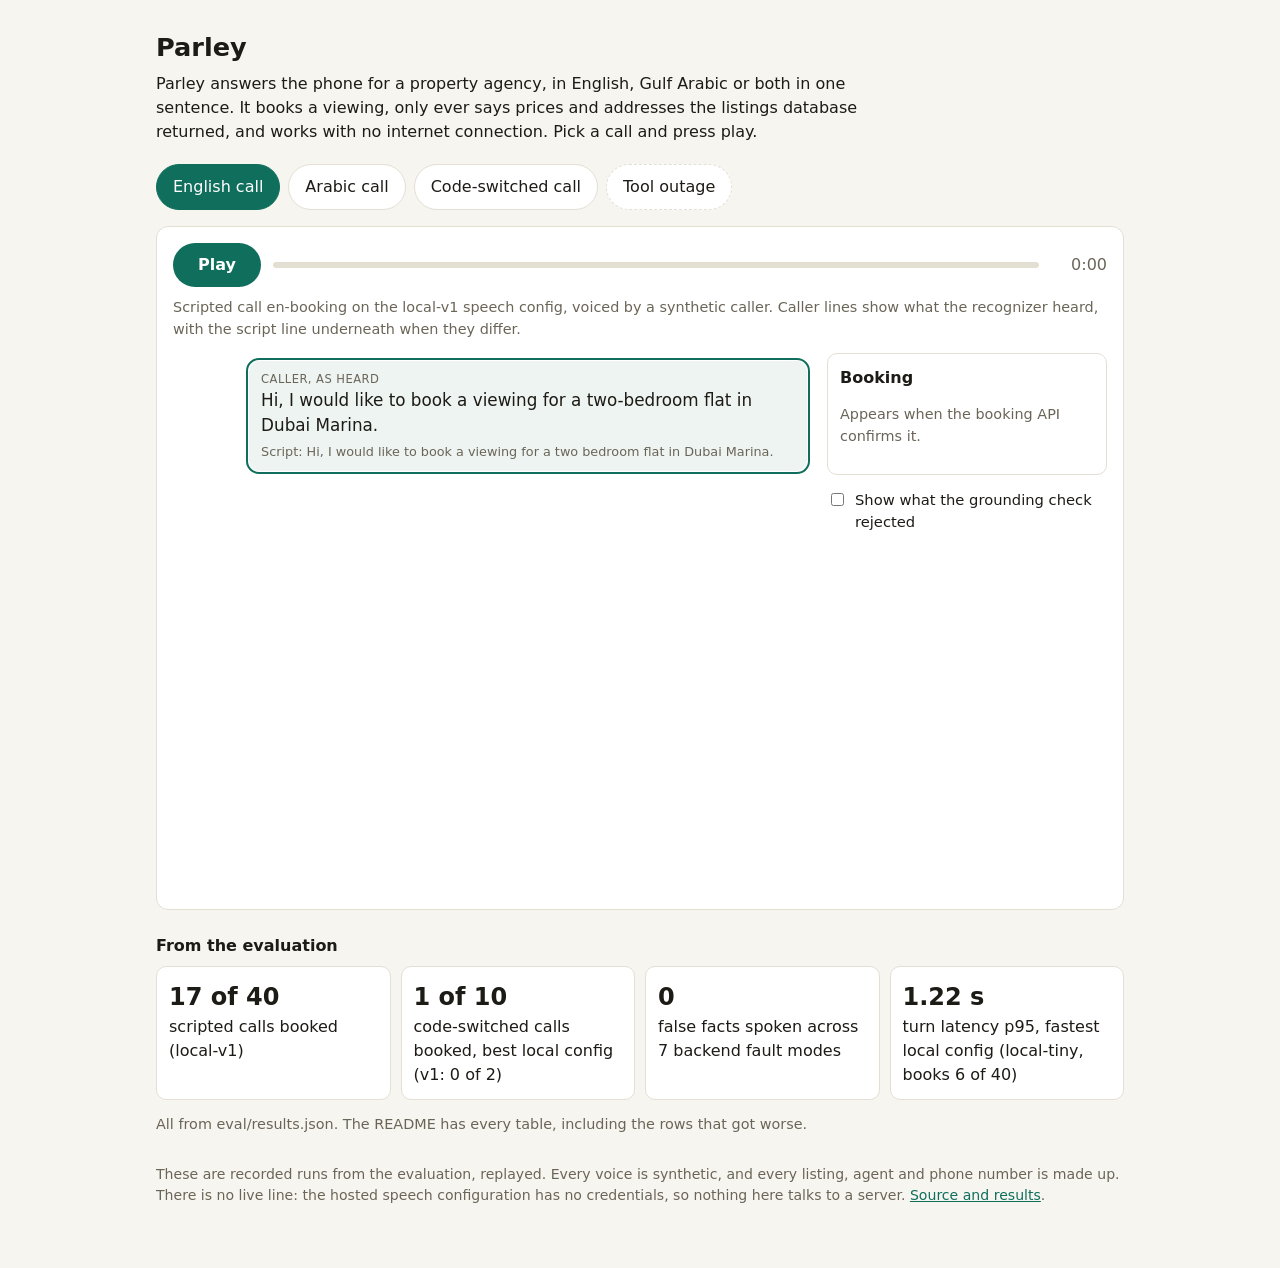
==== site/index.html @ d5c7a207 "feat(site): add a static demo of four calls and the v2 README The demo deploys to GitHub Pages and r" ====
<!doctype html>
<html lang="en">
<head>
<meta charset="utf-8">
<meta name="viewport" content="width=device-width, initial-scale=1">
<title>Parley: a phone agent for property viewings</title>
<meta name="description" content="Recorded calls to Parley, a phone agent that books property viewings in English, Gulf Arabic or both in one sentence.">
<link rel="icon" href="favicon.svg" type="image/svg+xml">
<link rel="stylesheet" href="styles.css">
</head>
<body>
<main>
  <header>
    <h1>Parley</h1>
    <p class="lede">Parley answers the phone for a property agency, in English, Gulf Arabic or both in one sentence.
      It books a viewing, only ever says prices and addresses the listings database returned, and works with no
      internet connection. Pick a call and press play.</p>
  </header>

  <nav class="calls" aria-label="Recorded calls">
    <button type="button" data-call="english">English call</button>
    <button type="button" data-call="arabic">Arabic call</button>
    <button type="button" data-call="switched">Code-switched call</button>
    <button type="button" data-call="outage" class="surprise">Tool outage</button>
  </nav>

  <section class="stage" aria-live="polite">
    <div class="player">
      <button type="button" id="play" class="play" aria-label="Play">Play</button>
      <div class="bar"><div id="progress"></div></div>
      <span id="clock" class="clock"></span>
    </div>
    <p id="note" class="note"></p>
    <div class="columns">
      <div id="log" class="log"></div>
      <aside>
        <div id="card" class="card empty">
          <h2>Booking</h2>
          <p class="muted">Appears when the booking API confirms it.</p>
        </div>
        <label class="switch">
          <input type="checkbox" id="show-rejected">
          <span>Show what the grounding check rejected</span>
        </label>
        <div id="rejected" class="rejected" hidden></div>
      </aside>
    </div>
  </section>

  <section class="numbers" aria-label="Results">
    <h2>From the evaluation</h2>
    <div id="numbers" class="tiles"></div>
    <p class="muted" id="numbers-note"></p>
  </section>

  <footer>
    <p>These are recorded runs from the evaluation, replayed. Every voice is synthetic, and every listing, agent
      and phone number is made up. There is no live line: the hosted speech configuration has no credentials, so
      nothing here talks to a server.
      <a href="https://github.com/samad-zeeshan/Parley">Source and results</a>.</p>
  </footer>
</main>
<script src="app.js"></script>
</body>
</html>
---- site/styles.css ----
/* Same palette as the local push-to-talk page in web/, so the two read as one product. */
:root {
  --bg: #f7f5f0; --panel: #ffffff; --ink: #1d1b16; --muted: #6b6558; --line: #e4dfd3;
  --accent: #0f6e5c; --accent-ink: #ffffff; --caller: #eef4f2; --agent: #f4f1ea; --warn: #9a3b1a;
  --warn-bg: #fbeee8; --ok-bg: #e9f4ef;
}
@media (prefers-color-scheme: dark) {
  :root {
    --bg: #151412; --panel: #1f1d1a; --ink: #eeeae1; --muted: #a39d90; --line: #34312b;
    --accent: #3fb59b; --accent-ink: #0d1411; --caller: #1c2926; --agent: #2a2721; --warn: #f08a62;
    --warn-bg: #2e1f19; --ok-bg: #17271f;
  }
}
* { box-sizing: border-box; }
body { margin: 0; background: var(--bg); color: var(--ink);
       font: 16px/1.5 system-ui, "Segoe UI", "Noto Sans Arabic", Tahoma, sans-serif; }
main { max-width: 1000px; margin: 0 auto; padding: 28px 16px 48px; }
h1 { font-size: 1.6rem; margin: 0 0 6px; }
h2 { font-size: 1rem; margin: 0 0 8px; }
.lede { margin: 0 0 20px; max-width: 70ch; }
.muted { color: var(--muted); font-size: 0.9rem; }

.calls { display: flex; flex-wrap: wrap; gap: 8px; margin-bottom: 16px; }
.calls button { font: inherit; padding: 10px 16px; border-radius: 999px; border: 1px solid var(--line);
                background: var(--panel); color: var(--ink); cursor: pointer; min-height: 44px; }
.calls button[aria-pressed="true"] { background: var(--accent); color: var(--accent-ink); border-color: var(--accent); }
.calls button.surprise { border-style: dashed; }
.calls button.surprise[aria-pressed="true"] { background: var(--warn); border-color: var(--warn); color: #fff; }

.stage { background: var(--panel); border: 1px solid var(--line); border-radius: 12px; padding: 16px; }
.player { display: flex; align-items: center; gap: 12px; }
.play { font: inherit; font-weight: 600; background: var(--accent); color: var(--accent-ink); border: 0;
        border-radius: 999px; padding: 10px 20px; cursor: pointer; min-height: 44px; min-width: 88px; }
.bar { flex: 1; height: 6px; background: var(--line); border-radius: 3px; overflow: hidden; cursor: pointer; }
#progress { height: 100%; width: 0; background: var(--accent); }
.clock { font-variant-numeric: tabular-nums; color: var(--muted); min-width: 3.5em; text-align: right; }
.note { color: var(--muted); font-size: 0.9rem; margin: 10px 0 0; min-height: 1.4em; }

.columns { display: grid; grid-template-columns: 1fr 280px; gap: 16px; margin-top: 12px; }
@media (max-width: 760px) { .columns { grid-template-columns: 1fr; } }
.log { min-height: 360px; max-height: 60vh; overflow-y: auto; padding-right: 4px; }
.msg { border-radius: 10px; padding: 10px 12px; margin: 8px 0; opacity: 0; transform: translateY(4px);
       transition: opacity 0.25s ease, transform 0.25s ease; }
.msg.on { opacity: 1; transform: none; }
.msg.now { outline: 2px solid var(--accent); outline-offset: 1px; }
.caller { background: var(--caller); margin-left: 12%; }
.agent { background: var(--agent); margin-right: 12%; }
.who { font-size: 0.72rem; color: var(--muted); text-transform: uppercase; letter-spacing: 0.04em; }
.text { font-size: 1.05rem; }
.text[dir="rtl"] { text-align: right; }
.latin { color: var(--muted); font-size: 0.88rem; font-style: italic; }
.said { color: var(--muted); font-size: 0.8rem; margin-top: 4px; }
.tag { display: inline-block; font-size: 0.72rem; padding: 1px 6px; border-radius: 4px; margin-left: 6px;
       background: var(--warn-bg); color: var(--warn); }
@media (prefers-reduced-motion: reduce) { .msg { transition: none; transform: none; } }

.card { border: 1px solid var(--line); border-radius: 10px; padding: 12px; }
.card.ok { background: var(--ok-bg); border-color: var(--accent); }
.card.warn { background: var(--warn-bg); border-color: var(--warn); }
.card dl { margin: 0; display: grid; grid-template-columns: auto 1fr; gap: 2px 10px; font-size: 0.92rem; }
.card dt { color: var(--muted); }
.card dd { margin: 0; }
.switch { display: flex; gap: 8px; align-items: flex-start; margin: 14px 0 8px; font-size: 0.92rem; cursor: pointer; }
.switch input { margin-top: 4px; }
.rejected { border: 1px dashed var(--warn); border-radius: 10px; padding: 12px; font-size: 0.92rem; }
.rejected s { color: var(--warn); }

.numbers { margin-top: 24px; }
.tiles { display: grid; grid-template-columns: repeat(auto-fit, minmax(200px, 1fr)); gap: 10px; }
.tile { background: var(--panel); border: 1px solid var(--line); border-radius: 10px; padding: 12px; }
.tile b { display: block; font-size: 1.5rem; font-variant-numeric: tabular-nums; }
footer { margin-top: 28px; color: var(--muted); font-size: 0.88rem; }
footer a { color: var(--accent); }
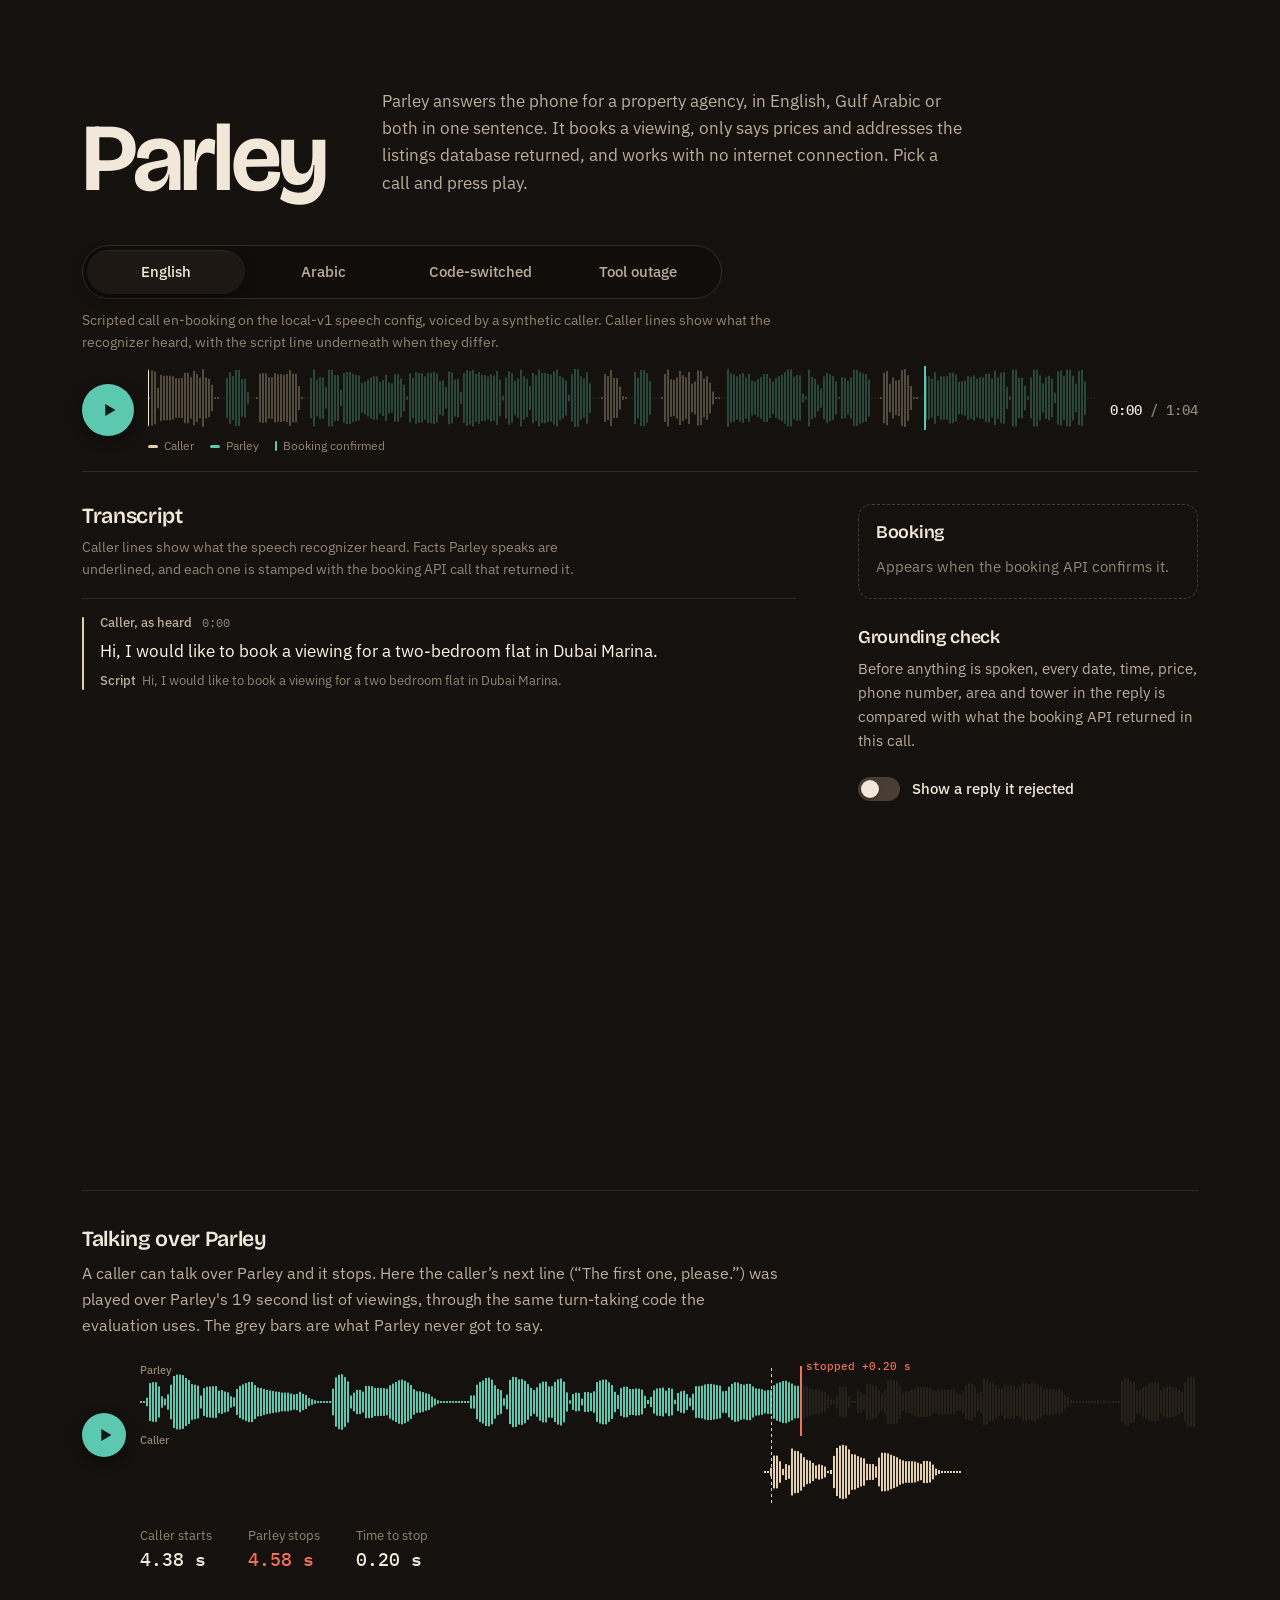
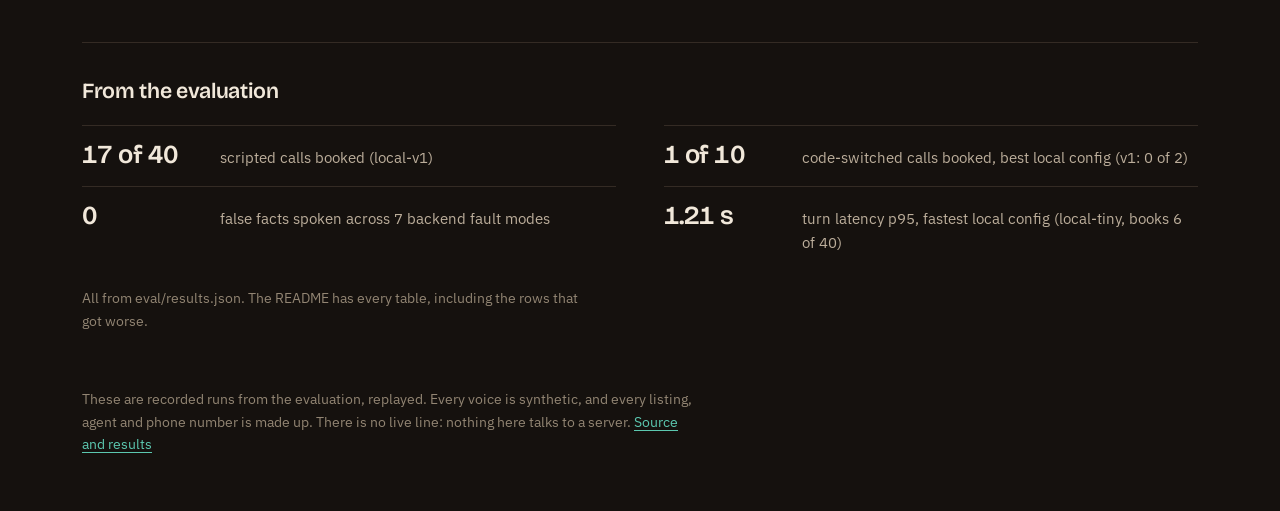
==== commit c1493fab: "feat(site): redesign the demo and show the API call behind each fact" ====
--- a/site/index.html
+++ b/site/index.html
@@ -4,62 +4,117 @@
 <meta charset="utf-8">
 <meta name="viewport" content="width=device-width, initial-scale=1">
 <title>Parley: a phone agent for property viewings</title>
-<meta name="description" content="Recorded calls to Parley, a phone agent that books property viewings in English, Gulf Arabic or both in one sentence.">
+<meta name="description" content="Recorded calls to Parley, a phone agent that books property viewings in English, Gulf Arabic or both in one sentence. Every fact it speaks is traced to the booking API call it came from.">
+<meta name="theme-color" content="#15110e">
+<meta property="og:title" content="Parley: a phone agent for property viewings">
+<meta property="og:description" content="Recorded calls in English, Gulf Arabic and both at once, with every spoken fact traced to its API call.">
+<meta property="og:type" content="website">
 <link rel="icon" href="favicon.svg" type="image/svg+xml">
+<link rel="preconnect" href="https://fonts.googleapis.com">
+<link rel="preconnect" href="https://fonts.gstatic.com" crossorigin>
+<link rel="stylesheet" href="https://fonts.googleapis.com/css2?family=Bricolage+Grotesque:opsz,wght@12..96,500..700&family=IBM+Plex+Mono:wght@400;500&family=IBM+Plex+Sans+Arabic:wght@400;500&family=IBM+Plex+Sans:ital,wght@0,400;0,500;0,600;1,400&display=swap">
 <link rel="stylesheet" href="styles.css">
 </head>
 <body>
+<a class="skip" href="#line">Skip to the calls</a>
+
+<header class="masthead">
+  <h1 translate="no">Parley</h1>
+  <p class="lede">Parley answers the phone for a property agency, in English, Gulf Arabic or both in one sentence.
+    It books a viewing, only says prices and addresses the listings database returned, and works with no internet
+    connection. Pick a call and press play.</p>
+</header>
+
 <main>
-  <header>
-    <h1>Parley</h1>
-    <p class="lede">Parley answers the phone for a property agency, in English, Gulf Arabic or both in one sentence.
-      It books a viewing, only ever says prices and addresses the listings database returned, and works with no
-      internet connection. Pick a call and press play.</p>
-  </header>
-
-  <nav class="calls" aria-label="Recorded calls">
-    <button type="button" data-call="english">English call</button>
-    <button type="button" data-call="arabic">Arabic call</button>
-    <button type="button" data-call="switched">Code-switched call</button>
-    <button type="button" data-call="outage" class="surprise">Tool outage</button>
-  </nav>
-
-  <section class="stage" aria-live="polite">
-    <div class="player">
-      <button type="button" id="play" class="play" aria-label="Play">Play</button>
-      <div class="bar"><div id="progress"></div></div>
-      <span id="clock" class="clock"></span>
+  <section id="line" class="line" aria-label="Recorded calls">
+    <div class="dial" role="group" aria-label="Pick a call">
+      <span class="dial-thumb" aria-hidden="true"></span>
+      <button type="button" data-call="english" aria-pressed="false">English</button>
+      <button type="button" data-call="arabic" aria-pressed="false">Arabic</button>
+      <button type="button" data-call="switched" aria-pressed="false">Code-switched</button>
+      <button type="button" data-call="outage" aria-pressed="false" class="fault">Tool outage</button>
     </div>
     <p id="note" class="note"></p>
-    <div class="columns">
-      <div id="log" class="log"></div>
-      <aside>
-        <div id="card" class="card empty">
-          <h2>Booking</h2>
-          <p class="muted">Appears when the booking API confirms it.</p>
+
+    <div class="deck">
+      <button type="button" id="play" class="play" aria-label="Play" disabled>
+        <svg class="i-play" viewBox="0 0 24 24" aria-hidden="true"><path d="M8 5.5v13l11-6.5z"/></svg>
+        <svg class="i-pause" viewBox="0 0 24 24" aria-hidden="true"><path d="M7 5h3.5v14H7zM13.5 5H17v14h-3.5z"/></svg>
+        <span class="spinner" aria-hidden="true"></span>
+      </button>
+      <div class="wave-wrap">
+        <canvas id="wave" class="wave" role="slider" tabindex="0" aria-label="Position in the call"
+                aria-valuemin="0" aria-valuemax="0" aria-valuenow="0"></canvas>
+        <div class="legend" aria-hidden="true">
+          <span class="key caller">Caller</span>
+          <span class="key agent">Parley</span>
+          <span class="key event" id="event-key">Booking confirmed</span>
         </div>
-        <label class="switch">
-          <input type="checkbox" id="show-rejected">
-          <span>Show what the grounding check rejected</span>
-        </label>
-        <div id="rejected" class="rejected" hidden></div>
-      </aside>
+      </div>
+      <p class="clock" aria-live="off"><span id="clock">-:--</span><span class="of"> / <span id="total">-:--</span></span></p>
     </div>
   </section>
 
-  <section class="numbers" aria-label="Results">
-    <h2>From the evaluation</h2>
-    <div id="numbers" class="tiles"></div>
-    <p class="muted" id="numbers-note"></p>
+  <div class="split">
+    <section class="transcript" aria-labelledby="transcript-h">
+      <h2 id="transcript-h">Transcript</h2>
+      <p class="hint">Caller lines show what the speech recognizer heard. Facts Parley speaks are underlined, and
+        each one is stamped with the booking API call that returned it.</p>
+      <ol id="log" class="log" aria-live="polite"></ol>
+      <p id="log-empty" class="log-empty">Press play. Each line appears as it is spoken.</p>
+    </section>
+
+    <aside class="side">
+      <section id="card" class="ticket" data-state="pending" aria-live="polite" aria-labelledby="card-h">
+        <h2 id="card-h">Booking</h2>
+        <div id="card-body"></div>
+      </section>
+
+      <section class="check" aria-labelledby="check-h">
+        <h2 id="check-h">Grounding check</h2>
+        <p>Before anything is spoken, every date, time, price, phone number, area and tower in the reply is
+          compared with what the booking API returned in this call.</p>
+        <button type="button" id="show-rejected" class="switch" role="switch" aria-checked="false"
+                aria-controls="rejected">
+          <span class="track" aria-hidden="true"><span class="knob"></span></span>
+          <span>Show a reply it rejected</span>
+        </button>
+        <div id="rejected" class="rejected" hidden></div>
+      </section>
+    </aside>
+  </div>
+
+  <section class="barge" aria-labelledby="barge-h">
+    <div class="barge-head">
+      <h2 id="barge-h">Talking over Parley</h2>
+      <p id="barge-text" class="barge-text"></p>
+    </div>
+    <div class="barge-deck">
+      <button type="button" id="barge-play" class="play small" aria-label="Play the interruption" disabled>
+        <svg class="i-play" viewBox="0 0 24 24" aria-hidden="true"><path d="M8 5.5v13l11-6.5z"/></svg>
+        <svg class="i-pause" viewBox="0 0 24 24" aria-hidden="true"><path d="M7 5h3.5v14H7zM13.5 5H17v14h-3.5z"/></svg>
+        <span class="spinner" aria-hidden="true"></span>
+      </button>
+      <canvas id="barge-wave" class="barge-wave" role="img" aria-label="Parley's waveform stops shortly after the caller starts talking"></canvas>
+    </div>
+    <dl id="barge-stats" class="barge-stats"></dl>
   </section>
 
-  <footer>
-    <p>These are recorded runs from the evaluation, replayed. Every voice is synthetic, and every listing, agent
-      and phone number is made up. There is no live line: the hosted speech configuration has no credentials, so
-      nothing here talks to a server.
-      <a href="https://github.com/samad-zeeshan/Parley">Source and results</a>.</p>
-  </footer>
+  <section class="numbers" aria-labelledby="numbers-h">
+    <h2 id="numbers-h">From the evaluation</h2>
+    <dl id="numbers" class="ledger"></dl>
+    <p class="hint" id="numbers-note"></p>
+  </section>
+
+  <p id="load-error" class="load-error" role="alert" hidden>The recorded calls did not load. Reload the page to try
+    again.</p>
 </main>
+
+<footer class="foot">
+  <p>These are recorded runs from the evaluation, replayed. Every voice is synthetic, and every listing, agent and
+    phone number is made up. There is no live line: nothing here talks to a server.
+    <a href="https://github.com/samad-zeeshan/Parley">Source and results</a></p>
+</footer>
 <script src="app.js"></script>
 </body>
 </html>
--- a/site/styles.css
+++ b/site/styles.css
@@ -1,73 +1,281 @@
-/* Same palette as the local push-to-talk page in web/, so the two read as one product. */
+/* The phone line: a warm dark room, the caller in cream, Parley in one teal, faults in one red. */
 :root {
-  --bg: #f7f5f0; --panel: #ffffff; --ink: #1d1b16; --muted: #6b6558; --line: #e4dfd3;
-  --accent: #0f6e5c; --accent-ink: #ffffff; --caller: #eef4f2; --agent: #f4f1ea; --warn: #9a3b1a;
-  --warn-bg: #fbeee8; --ok-bg: #e9f4ef;
-}
-@media (prefers-color-scheme: dark) {
-  :root {
-    --bg: #151412; --panel: #1f1d1a; --ink: #eeeae1; --muted: #a39d90; --line: #34312b;
-    --accent: #3fb59b; --accent-ink: #0d1411; --caller: #1c2926; --agent: #2a2721; --warn: #f08a62;
-    --warn-bg: #2e1f19; --ok-bg: #17271f;
-  }
-}
+  color-scheme: dark;
+  --bg: #15110e;
+  --raised: #1d1814;
+  --sunk: #100d0b;
+  --ink: #f1e8da;
+  --ink-2: #bcae9b;
+  --ink-3: #928573;
+  --line: #342b24;
+  --line-2: #4a3e34;
+  --caller: #e2cfae;
+  --accent: #5cc8b0;
+  --accent-ink: #0c1a16;
+  --accent-soft: rgba(92, 200, 176, 0.14);
+  --signal: #f07158;
+  --signal-soft: rgba(240, 113, 88, 0.13);
+
+  --display: "Bricolage Grotesque", "IBM Plex Sans", sans-serif;
+  --text: "IBM Plex Sans", "IBM Plex Sans Arabic", sans-serif;
+  --arabic: "IBM Plex Sans Arabic", "IBM Plex Sans", sans-serif;
+  --mono: "IBM Plex Mono", ui-monospace, monospace;
+
+  --ease-out: cubic-bezier(0.23, 1, 0.32, 1);
+  --ease-move: cubic-bezier(0.77, 0, 0.175, 1);
+  --gutter: 16px;
+  --radius: 14px;
+  --radius-sm: 8px;
+}
+@media (min-width: 760px) { :root { --gutter: 32px; } }
+/* The player stays in reach while the transcript scrolls, but only where it leaves room to read. */
+@media (min-width: 760px) and (min-height: 640px) {
+  .line { position: sticky; top: 0; }
+}
+
 * { box-sizing: border-box; }
-body { margin: 0; background: var(--bg); color: var(--ink);
-       font: 16px/1.5 system-ui, "Segoe UI", "Noto Sans Arabic", Tahoma, sans-serif; }
-main { max-width: 1000px; margin: 0 auto; padding: 28px 16px 48px; }
-h1 { font-size: 1.6rem; margin: 0 0 6px; }
-h2 { font-size: 1rem; margin: 0 0 8px; }
-.lede { margin: 0 0 20px; max-width: 70ch; }
-.muted { color: var(--muted); font-size: 0.9rem; }
-
-.calls { display: flex; flex-wrap: wrap; gap: 8px; margin-bottom: 16px; }
-.calls button { font: inherit; padding: 10px 16px; border-radius: 999px; border: 1px solid var(--line);
-                background: var(--panel); color: var(--ink); cursor: pointer; min-height: 44px; }
-.calls button[aria-pressed="true"] { background: var(--accent); color: var(--accent-ink); border-color: var(--accent); }
-.calls button.surprise { border-style: dashed; }
-.calls button.surprise[aria-pressed="true"] { background: var(--warn); border-color: var(--warn); color: #fff; }
-
-.stage { background: var(--panel); border: 1px solid var(--line); border-radius: 12px; padding: 16px; }
-.player { display: flex; align-items: center; gap: 12px; }
-.play { font: inherit; font-weight: 600; background: var(--accent); color: var(--accent-ink); border: 0;
-        border-radius: 999px; padding: 10px 20px; cursor: pointer; min-height: 44px; min-width: 88px; }
-.bar { flex: 1; height: 6px; background: var(--line); border-radius: 3px; overflow: hidden; cursor: pointer; }
-#progress { height: 100%; width: 0; background: var(--accent); }
-.clock { font-variant-numeric: tabular-nums; color: var(--muted); min-width: 3.5em; text-align: right; }
-.note { color: var(--muted); font-size: 0.9rem; margin: 10px 0 0; min-height: 1.4em; }
-
-.columns { display: grid; grid-template-columns: 1fr 280px; gap: 16px; margin-top: 12px; }
-@media (max-width: 760px) { .columns { grid-template-columns: 1fr; } }
-.log { min-height: 360px; max-height: 60vh; overflow-y: auto; padding-right: 4px; }
-.msg { border-radius: 10px; padding: 10px 12px; margin: 8px 0; opacity: 0; transform: translateY(4px);
-       transition: opacity 0.25s ease, transform 0.25s ease; }
-.msg.on { opacity: 1; transform: none; }
-.msg.now { outline: 2px solid var(--accent); outline-offset: 1px; }
-.caller { background: var(--caller); margin-left: 12%; }
-.agent { background: var(--agent); margin-right: 12%; }
-.who { font-size: 0.72rem; color: var(--muted); text-transform: uppercase; letter-spacing: 0.04em; }
-.text { font-size: 1.05rem; }
-.text[dir="rtl"] { text-align: right; }
-.latin { color: var(--muted); font-size: 0.88rem; font-style: italic; }
-.said { color: var(--muted); font-size: 0.8rem; margin-top: 4px; }
-.tag { display: inline-block; font-size: 0.72rem; padding: 1px 6px; border-radius: 4px; margin-left: 6px;
-       background: var(--warn-bg); color: var(--warn); }
-@media (prefers-reduced-motion: reduce) { .msg { transition: none; transform: none; } }
-
-.card { border: 1px solid var(--line); border-radius: 10px; padding: 12px; }
-.card.ok { background: var(--ok-bg); border-color: var(--accent); }
-.card.warn { background: var(--warn-bg); border-color: var(--warn); }
-.card dl { margin: 0; display: grid; grid-template-columns: auto 1fr; gap: 2px 10px; font-size: 0.92rem; }
-.card dt { color: var(--muted); }
-.card dd { margin: 0; }
-.switch { display: flex; gap: 8px; align-items: flex-start; margin: 14px 0 8px; font-size: 0.92rem; cursor: pointer; }
-.switch input { margin-top: 4px; }
-.rejected { border: 1px dashed var(--warn); border-radius: 10px; padding: 12px; font-size: 0.92rem; }
-.rejected s { color: var(--warn); }
-
-.numbers { margin-top: 24px; }
-.tiles { display: grid; grid-template-columns: repeat(auto-fit, minmax(200px, 1fr)); gap: 10px; }
-.tile { background: var(--panel); border: 1px solid var(--line); border-radius: 10px; padding: 12px; }
-.tile b { display: block; font-size: 1.5rem; font-variant-numeric: tabular-nums; }
-footer { margin-top: 28px; color: var(--muted); font-size: 0.88rem; }
-footer a { color: var(--accent); }
+[hidden] { display: none !important; }
+html { -webkit-text-size-adjust: 100%; -webkit-tap-highlight-color: transparent; }
+button { touch-action: manipulation; }
+body {
+  margin: 0;
+  background: var(--bg);
+  color: var(--ink);
+  font: 400 1rem/1.6 var(--text);
+  text-rendering: optimizeLegibility;
+  -webkit-font-smoothing: antialiased;
+}
+::selection { background: var(--accent); color: var(--accent-ink); }
+a { color: var(--accent); text-underline-offset: 0.2em; text-decoration-thickness: 1px; }
+a:hover { text-decoration-thickness: 2px; }
+:focus-visible { outline: 2px solid var(--accent); outline-offset: 3px; border-radius: 4px; }
+h1, h2 { font-family: var(--display); font-weight: 600; margin: 0; text-wrap: balance; }
+h2 { font-size: 1.35rem; letter-spacing: -0.015em; line-height: 1.2; font-variation-settings: "opsz" 32; }
+p { margin: 0; text-wrap: pretty; }
+.hint { color: var(--ink-3); font-size: 0.875rem; max-width: 62ch; }
+
+.skip { position: absolute; left: var(--gutter); top: -60px; z-index: 3; background: var(--accent); color: var(--accent-ink);
+        padding: 10px 14px; border-radius: var(--radius-sm); font-weight: 600; text-decoration: none; }
+.skip:focus { top: 12px; }
+
+.masthead, main, .foot { max-width: 1180px; margin: 0 auto; padding-inline: var(--gutter); }
+.masthead { padding-top: clamp(40px, 8vw, 88px); padding-bottom: 28px;
+            display: grid; gap: 18px; align-items: end; }
+@media (min-width: 900px) { .masthead { grid-template-columns: auto 1fr; gap: 56px; } }
+h1 { font-size: clamp(3.5rem, 11vw, 6rem); line-height: 0.9; letter-spacing: -0.035em;
+     font-variation-settings: "opsz" 96; font-weight: 650; }
+.lede { max-width: 58ch; color: var(--ink-2); font-size: 1.0625rem; padding-bottom: 6px; }
+
+/* ---- the call selector ---- */
+.line { position: relative; z-index: 2; background: var(--bg); padding: 14px 0 16px;
+        border-bottom: 1px solid var(--line); }
+.dial { position: relative; display: grid; grid-template-columns: repeat(4, minmax(0, 1fr)); gap: 0;
+        background: var(--sunk); border: 1px solid var(--line); border-radius: 999px; padding: 4px; max-width: 640px; }
+.dial-thumb { position: absolute; top: 0; left: 0; width: 0; height: 0; border-radius: 999px;
+              background: var(--raised); box-shadow: 0 1px 0 rgba(255, 240, 220, 0.06) inset, 0 4px 14px rgba(0, 0, 0, 0.35);
+              pointer-events: none; opacity: 0; transition: background-color 200ms ease, opacity 200ms ease; }
+.dial[data-fault] .dial-thumb { background: #3a1f19; }
+.dial button { position: relative; font: 500 0.9375rem/1.2 var(--text); color: var(--ink-2); background: none; border: 0;
+               border-radius: 999px; min-height: 44px; padding: 8px 10px; cursor: pointer; white-space: nowrap;
+               transition: color 200ms ease, transform 140ms var(--ease-out); }
+.dial button:hover { color: var(--ink); }
+.dial button:active { transform: scale(0.97); }
+.dial button[aria-pressed="true"] { color: var(--ink); }
+.dial button.fault[aria-pressed="true"] { color: #ffd9cf; }
+.dial button:disabled { color: var(--ink-3); cursor: default; }
+@media (max-width: 520px) { .dial { grid-template-columns: repeat(2, minmax(0, 1fr)); border-radius: 26px; } }
+
+.note { color: var(--ink-3); font-size: 0.875rem; margin-top: 10px; min-height: 1.6em; max-width: 90ch; }
+
+.deck { display: grid; grid-template-columns: auto 1fr auto; align-items: center; gap: 14px; margin-top: 12px; }
+@media (max-width: 560px) {
+  .deck { grid-template-columns: auto 1fr; row-gap: 4px; }
+  .deck .clock { grid-column: 2; grid-row: 1; justify-self: end; align-self: start; }
+  .deck .wave-wrap { grid-column: 1 / -1; }
+}
+.play { position: relative; display: grid; place-items: center; width: 52px; height: 52px; border-radius: 50%;
+        border: 0; background: var(--accent); color: var(--accent-ink); cursor: pointer;
+        box-shadow: 0 4px 12px rgba(5, 3, 2, 0.5);
+        transition: transform 140ms var(--ease-out), background-color 200ms ease, box-shadow 200ms ease; }
+.play.small { width: 44px; height: 44px; }
+.play svg { width: 22px; height: 22px; fill: currentColor; grid-area: 1 / 1; transition: opacity 160ms ease, transform 200ms var(--ease-out); }
+.play .i-play { transform: translateX(1px); }
+.play .i-pause, .play[data-state="playing"] .i-play { opacity: 0; transform: scale(0.7); }
+.play[data-state="playing"] .i-pause { opacity: 1; transform: none; }
+.play:hover { background: #74d6c0; }
+.play:active { transform: scale(0.95); }
+.play:disabled { background: var(--line-2); color: var(--ink-3); box-shadow: none; cursor: default; }
+.play:disabled svg { opacity: 0.5; }
+.spinner { grid-area: 1 / 1; width: 22px; height: 22px; border-radius: 50%; border: 2px solid currentColor;
+           border-right-color: transparent; opacity: 0; }
+.play[data-state="loading"] svg { opacity: 0; }
+.play[data-state="loading"] .spinner { opacity: 1; animation: spin 700ms linear infinite; }
+@keyframes spin { to { transform: rotate(360deg); } }
+
+.wave-wrap { min-width: 0; }
+.wave { display: block; width: 100%; height: 64px; cursor: ew-resize; touch-action: none; border-radius: 6px; }
+.wave:focus-visible { outline-offset: 4px; }
+.legend { display: flex; flex-wrap: wrap; gap: 4px 16px; margin-top: 6px; font-size: 0.75rem; color: var(--ink-3); }
+.key::before { content: ""; display: inline-block; width: 10px; height: 3px; border-radius: 2px; margin-right: 6px;
+               vertical-align: middle; background: currentColor; }
+.key.caller::before { background: var(--caller); }
+.key.agent::before { background: var(--accent); }
+.key.event::before { width: 2px; height: 10px; background: var(--accent); }
+.key.event.fault::before { background: var(--signal); }
+.clock { font: 500 0.875rem/1 var(--mono); font-variant-numeric: tabular-nums; color: var(--ink); white-space: nowrap; }
+.clock .of { color: var(--ink-3); }
+
+/* ---- transcript and side column ---- */
+.split { display: grid; gap: 40px; padding-top: 32px; }
+@media (min-width: 980px) { .split { grid-template-columns: minmax(0, 1fr) 340px; gap: 56px; } }
+.transcript h2 { margin-bottom: 6px; }
+.transcript .hint { margin-bottom: 18px; }
+.log { position: relative; list-style: none; margin: 0; padding: 0 6px 0 0; max-height: min(72vh, 760px); overflow-y: auto;
+       overscroll-behavior: contain; scrollbar-width: thin; scrollbar-color: var(--line-2) transparent; }
+/* Under the sticky player the transcript box ends at the bottom of the screen, so the spoken line stays in view. */
+@media (min-width: 760px) and (min-height: 640px) { .log { max-height: max(320px, calc(100dvh - 380px)); } }
+.log-empty { color: var(--ink-3); font-size: 0.9375rem; padding: 22px 0; border-top: 1px dashed var(--line-2); }
+
+.turn { position: relative; padding: 14px 0 16px 18px; border-top: 1px solid var(--line);
+        opacity: 0; transform: translateY(6px); visibility: hidden;
+        transition: opacity 280ms var(--ease-out), transform 280ms var(--ease-out), visibility 0s linear 280ms; }
+.turn.on { opacity: 1; transform: none; visibility: visible; transition-delay: 0s; }
+.turn::before { content: ""; position: absolute; left: 0; top: 18px; bottom: 18px; width: 2px; border-radius: 2px;
+                background: var(--caller); opacity: 0.35; transition: opacity 200ms ease; }
+.turn.agent::before { background: var(--accent); }
+.turn.now::before { opacity: 1; }
+.turn.fault::before { background: var(--signal); }
+.meta { display: flex; align-items: baseline; gap: 10px; font-size: 0.8125rem; color: var(--ink-3); margin-bottom: 4px; }
+.who { color: var(--ink-2); font-weight: 500; }
+.turn.agent .who { color: var(--accent); }
+.at { font-family: var(--mono); font-variant-numeric: tabular-nums; font-size: 0.75rem; }
+.tag { font-family: var(--mono); font-size: 0.6875rem; padding: 1px 7px; border-radius: 4px;
+       background: var(--signal-soft); color: var(--signal); }
+
+.scripts { display: grid; gap: 4px 24px; }
+.scripts.two { grid-template-columns: minmax(0, 1fr); }
+@media (min-width: 720px) {
+  /* Arabic sits on the right where the eye starts reading it, the romanised line mirrors it on the left. */
+  .scripts.two { grid-template-columns: minmax(0, 1fr) minmax(0, 1fr); }
+  .scripts.two .spoken { grid-column: 2; grid-row: 1; }
+  .scripts.two .translit { grid-column: 1; grid-row: 1; align-self: center; }
+}
+.spoken { font-size: 1.0625rem; line-height: 1.6; unicode-bidi: plaintext; }
+.spoken[dir="rtl"] { text-align: right; }
+.turn.now .spoken { color: #fff7ea; }
+.translit { font-style: italic; color: var(--ink-3); font-size: 0.875rem; line-height: 1.55; }
+
+/* Plex Sans Arabic draws smaller than Plex Sans at the same size, so Arabic runs get a larger optical size and more leading. */
+[lang="ar"], .ar { font-family: var(--arabic); font-size: 1.12em; line-height: 1.9; letter-spacing: 0; font-feature-settings: "kern"; }
+.spoken [lang="ar"], bdi.ar { font-size: 1.1em; line-height: 1; }
+.spoken[lang="ar"] { font-size: 1.1875rem; line-height: 1.95; }
+
+.script-line { font-size: 0.8125rem; color: var(--ink-3); margin-top: 6px; unicode-bidi: plaintext; }
+.script-line b { font-weight: 500; color: var(--ink-2); margin-inline-end: 6px; }
+
+.fact { background-image: linear-gradient(var(--accent), var(--accent)); background-repeat: no-repeat;
+        background-position: 0 100%; background-size: 0% 1.5px; padding-bottom: 1px; border-radius: 2px;
+        transition: background-size 420ms var(--ease-out), background-color 160ms ease; }
+.turn.on .fact { background-size: 100% 1.5px; }
+.fact.hot { background-color: var(--accent-soft); }
+.fact.from-caller { background-image: linear-gradient(var(--caller), var(--caller)); }
+
+.sources { list-style: none; margin: 10px 0 0; padding: 0; display: grid; gap: 6px; }
+.src { display: flex; flex-wrap: wrap; align-items: baseline; gap: 4px 10px; font-size: 0.8125rem; color: var(--ink-2);
+       padding: 6px 10px; border-radius: var(--radius-sm); background: var(--sunk); border: 1px solid var(--line);
+       opacity: 0; transform: translateY(4px) scale(1.02);
+       transition: opacity 240ms var(--ease-out), transform 320ms var(--ease-out), border-color 160ms ease; }
+.turn.on .src { opacity: 1; transform: none; transition-delay: calc(120ms + var(--i, 0) * 60ms); }
+.src.hot { border-color: var(--accent); }
+.src code { font: 500 0.75rem/1.4 var(--mono); color: var(--accent); }
+.src .ref { font: 400 0.75rem/1.4 var(--mono); color: var(--ink-3); }
+.src .vals { color: var(--ink); unicode-bidi: plaintext; }
+.src.caller code { color: var(--caller); }
+.checked { font: 400 0.75rem/1.4 var(--mono); color: var(--ink-3); margin-top: 6px; }
+
+.side { display: grid; gap: 28px; align-content: start; }
+@media (min-width: 980px) { .side { position: sticky; top: 196px; } }
+
+.ticket { border-radius: var(--radius); padding: 18px 18px 20px; background: var(--raised);
+          box-shadow: 0 1px 0 rgba(255, 240, 220, 0.05) inset, 0 12px 32px rgba(5, 3, 2, 0.45); }
+.ticket h2 { font-size: 1.125rem; margin-bottom: 12px; }
+.ticket[data-state="pending"] { background: transparent; box-shadow: none; outline: 1px dashed var(--line-2); outline-offset: -1px; }
+.ticket[data-state="booked"] h2 { color: var(--accent); }
+.ticket[data-state="fault"] { background: #221512; }
+.ticket[data-state="fault"] h2 { color: var(--signal); }
+#card-body.enter { animation: print 460ms var(--ease-out); }
+@keyframes print { from { clip-path: inset(0 0 100% 0); opacity: 0.4; } to { clip-path: inset(0 0 0 0); opacity: 1; } }
+.ticket dl { margin: 0; display: grid; grid-template-columns: auto minmax(0, 1fr); gap: 8px 16px; font-size: 0.9375rem; }
+.ticket dt { color: var(--ink-3); }
+.ticket dd { margin: 0; }
+.ticket dd[dir="rtl"] { text-align: right; }
+.ticket .muted { color: var(--ink-3); font-size: 0.9375rem; }
+.ticket .src-line { margin-top: 14px; font: 400 0.75rem/1.5 var(--mono); color: var(--ink-3); overflow-wrap: anywhere; }
+.ticket .src-line code { color: var(--accent); font: inherit; }
+.audit { list-style: none; margin: 12px 0 0; padding: 0; display: grid; gap: 2px; font: 400 0.75rem/1.5 var(--mono); }
+.audit li { display: grid; grid-template-columns: 2.2em minmax(0, 1fr); gap: 8px; padding: 5px 0; border-top: 1px solid rgba(240, 113, 88, 0.16); }
+.audit .seq { color: var(--ink-3); font-variant-numeric: tabular-nums; }
+.audit .act { color: var(--ink); overflow-wrap: anywhere; }
+.audit .bad { color: var(--signal); }
+.audit .ok { color: var(--accent); }
+.ticket .recovery { margin-top: 12px; font-size: 0.9375rem; color: var(--ink-2); }
+
+.check h2 { font-size: 1.125rem; margin-bottom: 8px; }
+.check > p { color: var(--ink-2); font-size: 0.9375rem; }
+.switch { display: inline-flex; align-items: center; gap: 12px; margin-top: 14px; min-height: 44px; padding: 0;
+          font: 500 0.9375rem/1.3 var(--text); color: var(--ink); background: none; border: 0; cursor: pointer; text-align: left; }
+.switch .track { position: relative; flex: none; width: 42px; height: 24px; border-radius: 999px; background: var(--line-2);
+                 transition: background-color 200ms ease; }
+.switch .knob { position: absolute; top: 3px; left: 3px; width: 18px; height: 18px; border-radius: 50%; background: var(--ink);
+                box-shadow: 0 1px 3px rgba(0, 0, 0, 0.4); transition: transform 260ms var(--ease-out); }
+.switch[aria-checked="true"] .track { background: var(--signal); }
+.switch[aria-checked="true"] .knob { transform: translateX(18px); }
+.switch:active .knob { transform: scaleX(1.12); }
+.switch[aria-checked="true"]:active .knob { transform: translateX(16px) scaleX(1.12); }
+
+.rejected { margin-top: 12px; display: grid; gap: 12px; font-size: 0.9375rem; animation: print 420ms var(--ease-out); }
+.rejected .label { display: block; font-size: 0.8125rem; color: var(--ink-3); margin-bottom: 2px; }
+.rejected .model { color: var(--ink-2); text-decoration: line-through; text-decoration-color: var(--signal);
+                   text-decoration-thickness: 1.5px; }
+.rejected .why { font: 400 0.8125rem/1.55 var(--mono); padding: 10px 12px; border-radius: var(--radius-sm);
+                 background: var(--signal-soft); color: #ffd9cf; }
+.rejected .why code { font: inherit; color: var(--signal); }
+.rejected .foot-note { color: var(--ink-3); font-size: 0.8125rem; }
+
+/* ---- barge-in ---- */
+.barge { margin-top: 72px; padding-top: 36px; border-top: 1px solid var(--line); }
+.barge-head { display: grid; gap: 8px; max-width: 70ch; }
+.barge-text { color: var(--ink-2); }
+.barge-deck { display: grid; grid-template-columns: auto minmax(0, 1fr); gap: 14px; align-items: center; margin-top: 22px; }
+.barge-wave { display: block; width: 100%; height: 150px; }
+.barge-stats { display: flex; flex-wrap: wrap; gap: 10px 36px; margin: 16px 0 0; padding-left: 58px; }
+@media (max-width: 560px) { .barge-stats { padding-left: 0; } }
+.barge-stats div { display: grid; gap: 2px; }
+.barge-stats dt { font-size: 0.8125rem; color: var(--ink-3); }
+.barge-stats dd { margin: 0; font: 500 1.125rem/1.2 var(--mono); font-variant-numeric: tabular-nums; }
+.barge-stats .stop dd { color: var(--signal); }
+
+/* ---- results ---- */
+.numbers { margin-top: 72px; padding-top: 36px; border-top: 1px solid var(--line); }
+.ledger { display: grid; margin: 20px 0 16px; }
+@media (min-width: 760px) { .ledger { grid-template-columns: repeat(2, minmax(0, 1fr)); column-gap: 48px; } }
+.ledger div { display: grid; grid-template-columns: 7.5rem minmax(0, 1fr); gap: 18px; align-items: baseline;
+              padding: 16px 0; border-top: 1px solid var(--line); }
+.ledger dt { order: 2; color: var(--ink-2); font-size: 0.9375rem; }
+.ledger dd { order: 1; margin: 0; font: 600 1.625rem/1 var(--display); letter-spacing: -0.02em;
+             font-variant-numeric: tabular-nums; font-variation-settings: "opsz" 48; white-space: nowrap; }
+
+.load-error { margin-top: 24px; padding: 12px 14px; border-radius: var(--radius-sm); background: var(--signal-soft); color: #ffd9cf; }
+.foot { padding-top: 56px; padding-bottom: 56px; color: var(--ink-3); font-size: 0.875rem; }
+.foot p { max-width: 80ch; }
+
+@media (hover: none) { .play:hover { background: var(--accent); } }
+@media (prefers-reduced-motion: reduce) {
+  .turn, .turn.on { transform: none; transition: opacity 160ms ease, visibility 0s; }
+  .src, .turn.on .src { transform: none; transition: opacity 160ms ease; transition-delay: 0s; }
+  .fact { transition: none; }
+  #card-body.enter, .rejected { animation: fade 160ms ease; }
+  .switch .knob { transition: none; }
+  .play[data-state="loading"] .spinner { animation-duration: 1.6s; }
+}
+@keyframes fade { from { opacity: 0; } to { opacity: 1; } }
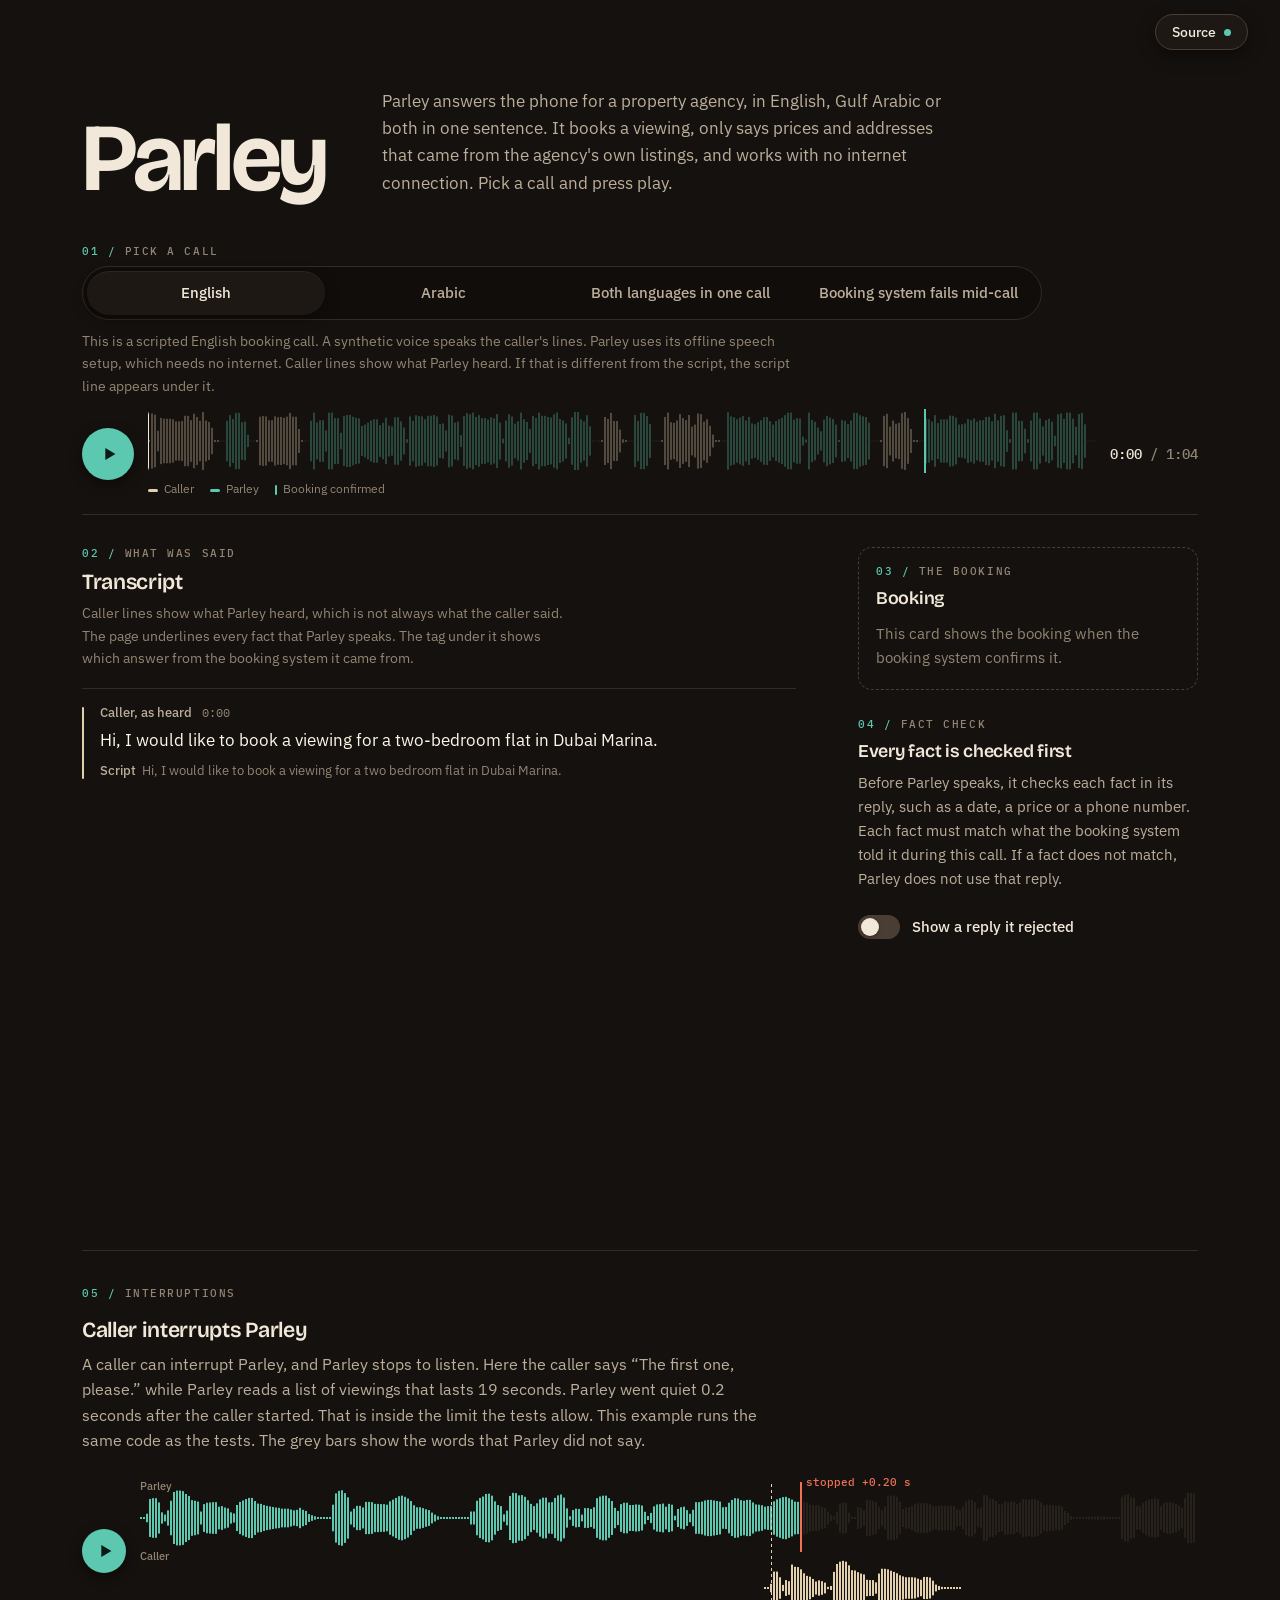
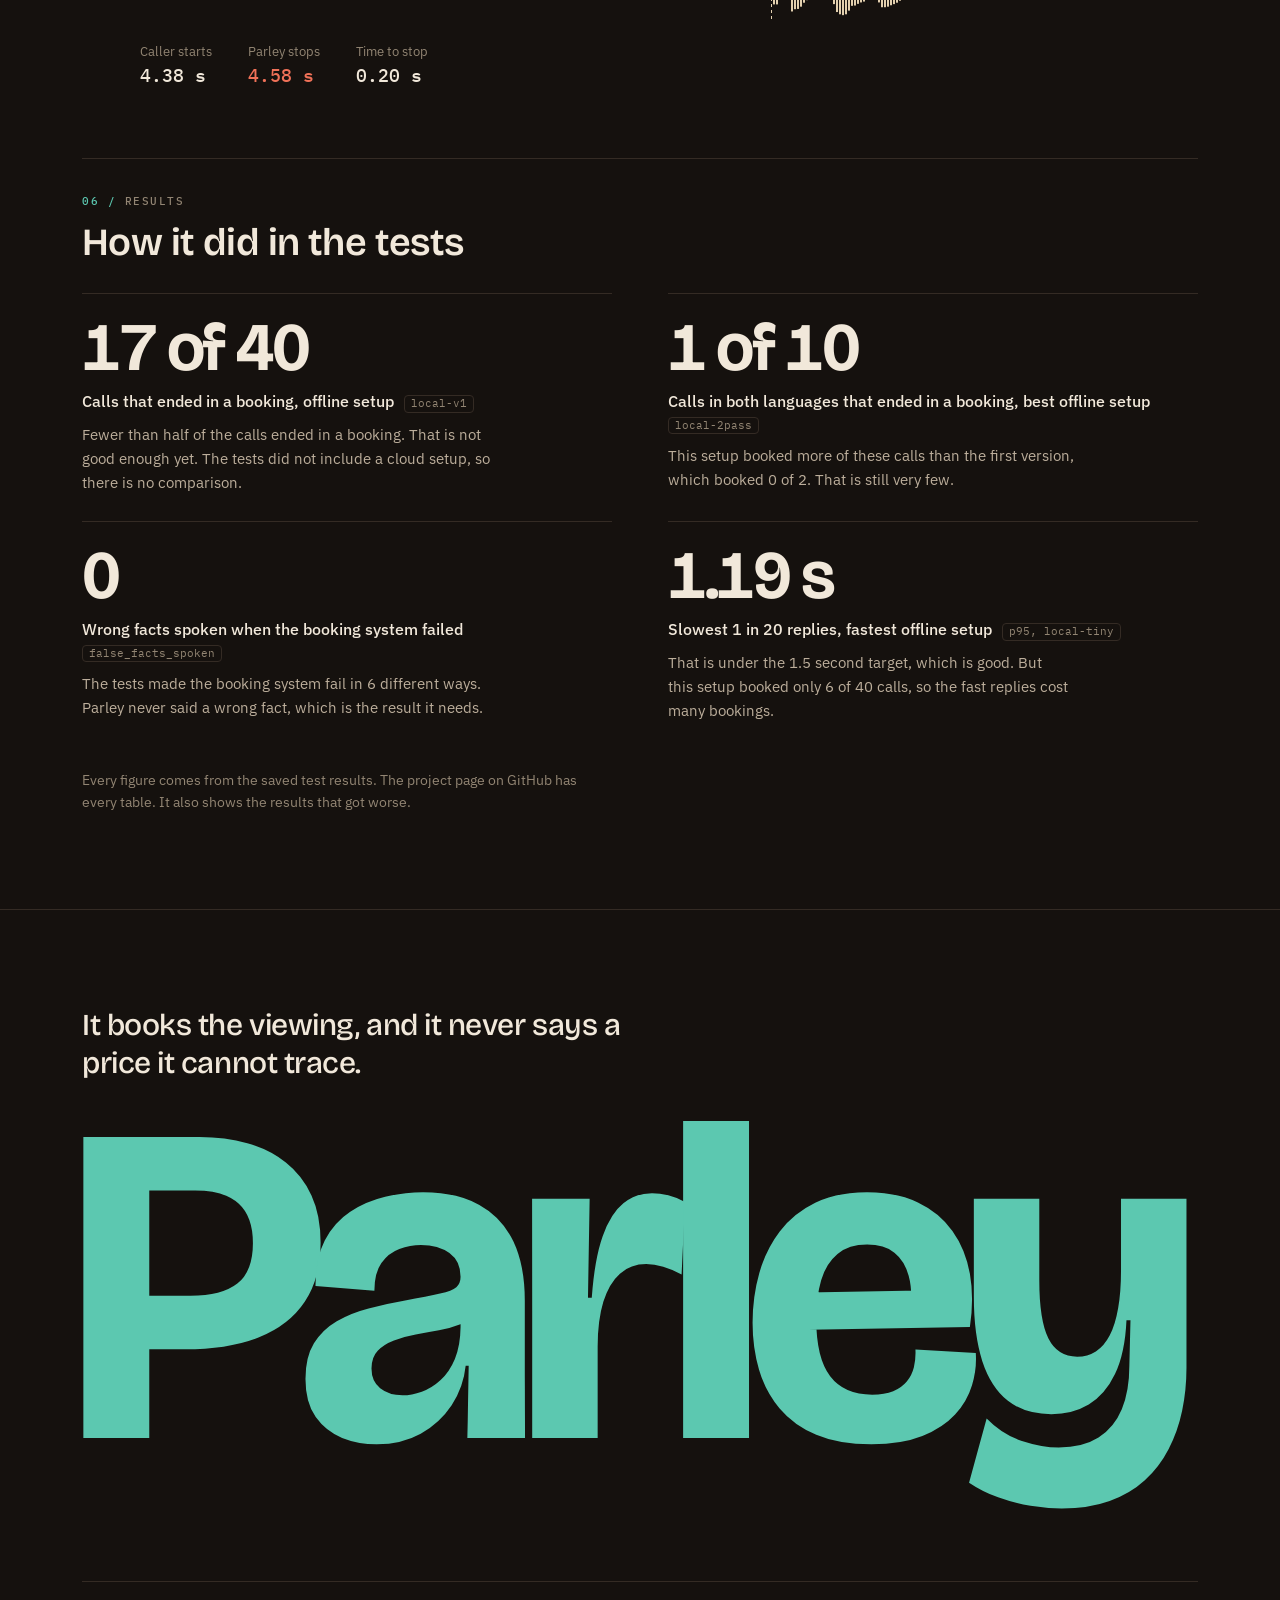
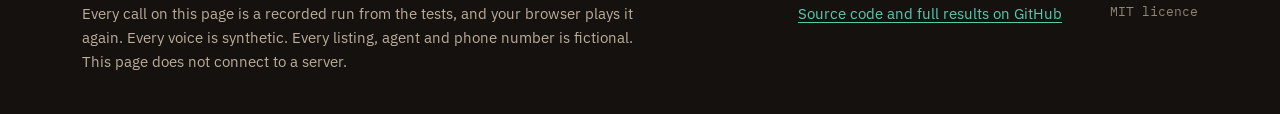
==== commit 3b2afbcc: "feat(site): redesign the demo page and rewrite its text in plain English Each fact on the page now l" ====
--- a/site/index.html
+++ b/site/index.html
@@ -4,10 +4,10 @@
 <meta charset="utf-8">
 <meta name="viewport" content="width=device-width, initial-scale=1">
 <title>Parley: a phone agent for property viewings</title>
-<meta name="description" content="Recorded calls to Parley, a phone agent that books property viewings in English, Gulf Arabic or both in one sentence. Every fact it speaks is traced to the booking API call it came from.">
+<meta name="description" content="This page plays recorded calls to Parley, a phone agent that books property viewings in English, Gulf Arabic or both in one sentence. The page shows where each fact that Parley speaks came from.">
 <meta name="theme-color" content="#15110e">
 <meta property="og:title" content="Parley: a phone agent for property viewings">
-<meta property="og:description" content="Recorded calls in English, Gulf Arabic and both at once, with every spoken fact traced to its API call.">
+<meta property="og:description" content="Listen to recorded calls in English, Gulf Arabic and both at once. The page shows where each spoken fact came from.">
 <meta property="og:type" content="website">
 <link rel="icon" href="favicon.svg" type="image/svg+xml">
 <link rel="preconnect" href="https://fonts.googleapis.com">
@@ -17,27 +17,30 @@
 </head>
 <body>
 <a class="skip" href="#line">Skip to the calls</a>
+<a class="source-pill" href="https://github.com/samad-zeeshan/Parley">Source</a>
 
 <header class="masthead">
   <h1 translate="no">Parley</h1>
   <p class="lede">Parley answers the phone for a property agency, in English, Gulf Arabic or both in one sentence.
-    It books a viewing, only says prices and addresses the listings database returned, and works with no internet
-    connection. Pick a call and press play.</p>
+    It books a viewing, only says prices and addresses that came from the agency's own listings, and works with no
+    internet connection. Pick a call and press play.</p>
 </header>
 
 <main>
+  <div class="stage">
   <section id="line" class="line" aria-label="Recorded calls">
+    <p class="eyebrow" aria-hidden="true">Pick a call</p>
     <div class="dial" role="group" aria-label="Pick a call">
       <span class="dial-thumb" aria-hidden="true"></span>
-      <button type="button" data-call="english" aria-pressed="false">English</button>
-      <button type="button" data-call="arabic" aria-pressed="false">Arabic</button>
-      <button type="button" data-call="switched" aria-pressed="false">Code-switched</button>
-      <button type="button" data-call="outage" aria-pressed="false" class="fault">Tool outage</button>
+      <button type="button" data-call="english" data-demo="call-en" aria-pressed="false">English</button>
+      <button type="button" data-call="arabic" data-demo="call-ar" aria-pressed="false">Arabic</button>
+      <button type="button" data-call="switched" aria-pressed="false">Both languages in one call</button>
+      <button type="button" data-call="outage" data-demo="call-outage" aria-pressed="false" class="fault">Booking system fails mid-call</button>
     </div>
     <p id="note" class="note"></p>
 
     <div class="deck">
-      <button type="button" id="play" class="play" aria-label="Play" disabled>
+      <button type="button" id="play" class="play" data-demo="play" aria-label="Play" disabled>
         <svg class="i-play" viewBox="0 0 24 24" aria-hidden="true"><path d="M8 5.5v13l11-6.5z"/></svg>
         <svg class="i-pause" viewBox="0 0 24 24" aria-hidden="true"><path d="M7 5h3.5v14H7zM13.5 5H17v14h-3.5z"/></svg>
         <span class="spinner" aria-hidden="true"></span>
@@ -57,24 +60,29 @@
 
   <div class="split">
     <section class="transcript" aria-labelledby="transcript-h">
+      <p class="eyebrow" aria-hidden="true">What was said</p>
       <h2 id="transcript-h">Transcript</h2>
-      <p class="hint">Caller lines show what the speech recognizer heard. Facts Parley speaks are underlined, and
-        each one is stamped with the booking API call that returned it.</p>
+      <p class="hint">Caller lines show what Parley heard, which is not always what the caller said. The page
+        underlines every fact that Parley speaks. The tag under it shows which answer from the booking system it came
+        from.</p>
       <ol id="log" class="log" aria-live="polite"></ol>
-      <p id="log-empty" class="log-empty">Press play. Each line appears as it is spoken.</p>
+      <p id="log-empty" class="log-empty">Press play. Each line appears when someone speaks it.</p>
     </section>
 
     <aside class="side">
       <section id="card" class="ticket" data-state="pending" aria-live="polite" aria-labelledby="card-h">
+        <p class="eyebrow" aria-hidden="true">The booking</p>
         <h2 id="card-h">Booking</h2>
         <div id="card-body"></div>
       </section>
 
       <section class="check" aria-labelledby="check-h">
-        <h2 id="check-h">Grounding check</h2>
-        <p>Before anything is spoken, every date, time, price, phone number, area and tower in the reply is
-          compared with what the booking API returned in this call.</p>
-        <button type="button" id="show-rejected" class="switch" role="switch" aria-checked="false"
+        <p class="eyebrow" aria-hidden="true">Fact check</p>
+        <h2 id="check-h">Every fact is checked first</h2>
+        <p>Before Parley speaks, it checks each fact in its reply, such as a date, a price or a phone number. Each
+          fact must match what the booking system told it during this call. If a fact does not match, Parley does not
+          use that reply.</p>
+        <button type="button" id="show-rejected" class="switch" data-demo="rejected" role="switch" aria-checked="false"
                 aria-controls="rejected">
           <span class="track" aria-hidden="true"><span class="knob"></span></span>
           <span>Show a reply it rejected</span>
@@ -83,10 +91,12 @@
       </section>
     </aside>
   </div>
+  </div>
 
   <section class="barge" aria-labelledby="barge-h">
     <div class="barge-head">
-      <h2 id="barge-h">Talking over Parley</h2>
+      <p class="eyebrow" aria-hidden="true">Interruptions</p>
+      <h2 id="barge-h">Caller interrupts Parley</h2>
       <p id="barge-text" class="barge-text"></p>
     </div>
     <div class="barge-deck">
@@ -95,13 +105,14 @@
         <svg class="i-pause" viewBox="0 0 24 24" aria-hidden="true"><path d="M7 5h3.5v14H7zM13.5 5H17v14h-3.5z"/></svg>
         <span class="spinner" aria-hidden="true"></span>
       </button>
-      <canvas id="barge-wave" class="barge-wave" role="img" aria-label="Parley's waveform stops shortly after the caller starts talking"></canvas>
+      <canvas id="barge-wave" class="barge-wave" role="img" aria-label="Parley's waveform stops soon after the caller starts to talk"></canvas>
     </div>
     <dl id="barge-stats" class="barge-stats"></dl>
   </section>
 
   <section class="numbers" aria-labelledby="numbers-h">
-    <h2 id="numbers-h">From the evaluation</h2>
+    <p class="eyebrow" aria-hidden="true">Results</p>
+    <h2 id="numbers-h">How it did in the tests</h2>
     <dl id="numbers" class="ledger"></dl>
     <p class="hint" id="numbers-note"></p>
   </section>
@@ -111,9 +122,16 @@
 </main>
 
 <footer class="foot">
-  <p>These are recorded runs from the evaluation, replayed. Every voice is synthetic, and every listing, agent and
-    phone number is made up. There is no live line: nothing here talks to a server.
-    <a href="https://github.com/samad-zeeshan/Parley">Source and results</a></p>
+  <div class="foot-inner">
+    <p class="foot-voice">It books the viewing, and it never says a price it cannot trace.</p>
+    <p class="wordmark" aria-hidden="true" translate="no">Parley</p>
+    <div class="foot-cols">
+      <p>Every call on this page is a recorded run from the tests, and your browser plays it again. Every voice is
+        synthetic. Every listing, agent and phone number is fictional. This page does not connect to a server.</p>
+      <p><a href="https://github.com/samad-zeeshan/Parley">Source code and full results on GitHub</a></p>
+      <p class="licence">MIT licence</p>
+    </div>
+  </div>
 </footer>
 <script src="app.js"></script>
 </body>
--- a/site/styles.css
+++ b/site/styles.css
@@ -1,4 +1,11 @@
 /* The phone line: a warm dark room, the caller in cream, Parley in one teal, faults in one red. */
+/* Registered so the page can tween from the dark room to paper. Unregistered custom properties only snap. */
+@property --bg { syntax: "<color>"; inherits: true; initial-value: #15110e; }
+@property --ink { syntax: "<color>"; inherits: true; initial-value: #f1e8da; }
+@property --ink-2 { syntax: "<color>"; inherits: true; initial-value: #bcae9b; }
+@property --ink-3 { syntax: "<color>"; inherits: true; initial-value: #928573; }
+@property --line { syntax: "<color>"; inherits: true; initial-value: #342b24; }
+@property --accent { syntax: "<color>"; inherits: true; initial-value: #5cc8b0; }
 :root {
   color-scheme: dark;
   --bg: #15110e;
@@ -26,12 +33,23 @@
   --gutter: 16px;
   --radius: 14px;
   --radius-sm: 8px;
+  transition: --bg 700ms var(--ease-out), --ink 700ms var(--ease-out), --ink-2 700ms var(--ease-out),
+              --ink-3 700ms var(--ease-out), --line 700ms var(--ease-out), --accent 700ms var(--ease-out);
+}
+/* The one theme flip: the results section turns the page to the caller's cream, with the dark room as ink. */
+:root.paper {
+  --bg: #ece2d0;
+  --ink: #15110e;
+  --ink-2: #3f352c;
+  --ink-3: #62564a;
+  --line: #cdbfa8;
+  --accent: #1d6e5d;
+}
+/* The player and the corner pill keep the dark room while the page flips under them. */
+.line, .source-pill {
+  --bg: #15110e; --ink: #f1e8da; --ink-2: #bcae9b; --ink-3: #928573; --line: #342b24; --accent: #5cc8b0;
 }
 @media (min-width: 760px) { :root { --gutter: 32px; } }
-/* The player stays in reach while the transcript scrolls, but only where it leaves room to read. */
-@media (min-width: 760px) and (min-height: 640px) {
-  .line { position: sticky; top: 0; }
-}
 
 * { box-sizing: border-box; }
 [hidden] { display: none !important; }
@@ -54,11 +72,26 @@
 p { margin: 0; text-wrap: pretty; }
 .hint { color: var(--ink-3); font-size: 0.875rem; max-width: 62ch; }
 
+/* Numbered by a counter, so the page source carries no digits and the order follows the markup. */
+main { counter-reset: eyebrow; }
+.eyebrow { counter-increment: eyebrow; margin: 0 0 10px; font: 500 0.6875rem/1.2 var(--mono); letter-spacing: 0.14em;
+           text-transform: uppercase; color: var(--ink-3); }
+.eyebrow::before { content: counter(eyebrow, decimal-leading-zero) " / "; color: var(--accent); }
+.line .eyebrow { margin-bottom: 8px; }
+
+.source-pill { position: fixed; top: 14px; right: var(--gutter); z-index: 5; display: inline-flex; align-items: center;
+               gap: 8px; min-height: 36px; padding: 0 16px; border-radius: 999px; background: var(--raised);
+               border: 1px solid var(--line-2); color: var(--ink); font: 500 0.875rem/1 var(--text); text-decoration: none;
+               box-shadow: 0 6px 18px rgba(5, 3, 2, 0.45); transition: background-color 200ms ease, transform 140ms var(--ease-out); }
+.source-pill::after { content: ""; width: 7px; height: 7px; border-radius: 50%; background: var(--accent); }
+.source-pill:hover { background: #2a221c; text-decoration: none; }
+.source-pill:active { transform: scale(0.97); }
+
 .skip { position: absolute; left: var(--gutter); top: -60px; z-index: 3; background: var(--accent); color: var(--accent-ink);
         padding: 10px 14px; border-radius: var(--radius-sm); font-weight: 600; text-decoration: none; }
 .skip:focus { top: 12px; }
 
-.masthead, main, .foot { max-width: 1180px; margin: 0 auto; padding-inline: var(--gutter); }
+.masthead, main { max-width: 1180px; margin: 0 auto; padding-inline: var(--gutter); }
 .masthead { padding-top: clamp(40px, 8vw, 88px); padding-bottom: 28px;
             display: grid; gap: 18px; align-items: end; }
 @media (min-width: 900px) { .masthead { grid-template-columns: auto 1fr; gap: 56px; } }
@@ -69,21 +102,28 @@
 /* ---- the call selector ---- */
 .line { position: relative; z-index: 2; background: var(--bg); padding: 14px 0 16px;
         border-bottom: 1px solid var(--line); }
+/* The player stays in reach while the transcript scrolls, but only where it leaves room to read.
+   The .stage wrapper ends with the transcript, so the player lets go before the barge-in and results. */
+@media (min-width: 760px) and (min-height: 640px) {
+  .line { position: sticky; top: 0; }
+}
 .dial { position: relative; display: grid; grid-template-columns: repeat(4, minmax(0, 1fr)); gap: 0;
-        background: var(--sunk); border: 1px solid var(--line); border-radius: 999px; padding: 4px; max-width: 640px; }
+        background: var(--sunk); border: 1px solid var(--line); border-radius: 999px; padding: 4px; max-width: 960px; }
+/* Keep the fixed Source pill clear of the sticky selector on mid-width screens. */
+@media (min-width: 761px) and (max-width: 1040px) { .dial { max-width: calc(100% - 96px); } }
 .dial-thumb { position: absolute; top: 0; left: 0; width: 0; height: 0; border-radius: 999px;
               background: var(--raised); box-shadow: 0 1px 0 rgba(255, 240, 220, 0.06) inset, 0 4px 14px rgba(0, 0, 0, 0.35);
               pointer-events: none; opacity: 0; transition: background-color 200ms ease, opacity 200ms ease; }
 .dial[data-fault] .dial-thumb { background: #3a1f19; }
 .dial button { position: relative; font: 500 0.9375rem/1.2 var(--text); color: var(--ink-2); background: none; border: 0;
-               border-radius: 999px; min-height: 44px; padding: 8px 10px; cursor: pointer; white-space: nowrap;
+               border-radius: 999px; min-height: 44px; padding: 8px 12px; cursor: pointer; text-wrap: balance;
                transition: color 200ms ease, transform 140ms var(--ease-out); }
 .dial button:hover { color: var(--ink); }
 .dial button:active { transform: scale(0.97); }
 .dial button[aria-pressed="true"] { color: var(--ink); }
 .dial button.fault[aria-pressed="true"] { color: #ffd9cf; }
 .dial button:disabled { color: var(--ink-3); cursor: default; }
-@media (max-width: 520px) { .dial { grid-template-columns: repeat(2, minmax(0, 1fr)); border-radius: 26px; } }
+@media (max-width: 760px) { .dial { grid-template-columns: repeat(2, minmax(0, 1fr)); border-radius: 26px; } }
 
 .note { color: var(--ink-3); font-size: 0.875rem; margin-top: 10px; min-height: 1.6em; max-width: 90ch; }
 
@@ -133,7 +173,7 @@
 .log { position: relative; list-style: none; margin: 0; padding: 0 6px 0 0; max-height: min(72vh, 760px); overflow-y: auto;
        overscroll-behavior: contain; scrollbar-width: thin; scrollbar-color: var(--line-2) transparent; }
 /* Under the sticky player the transcript box ends at the bottom of the screen, so the spoken line stays in view. */
-@media (min-width: 760px) and (min-height: 640px) { .log { max-height: max(320px, calc(100dvh - 380px)); } }
+@media (min-width: 760px) and (min-height: 640px) { .log { max-height: max(320px, calc(100dvh - 410px)); } }
 .log-empty { color: var(--ink-3); font-size: 0.9375rem; padding: 22px 0; border-top: 1px dashed var(--line-2); }
 
 .turn { position: relative; padding: 14px 0 16px 18px; border-top: 1px solid var(--line);
@@ -194,7 +234,7 @@
 .checked { font: 400 0.75rem/1.4 var(--mono); color: var(--ink-3); margin-top: 6px; }
 
 .side { display: grid; gap: 28px; align-content: start; }
-@media (min-width: 980px) { .side { position: sticky; top: 196px; } }
+@media (min-width: 980px) { .side { position: sticky; top: 278px; align-self: start; } }
 
 .ticket { border-radius: var(--radius); padding: 18px 18px 20px; background: var(--raised);
           box-shadow: 0 1px 0 rgba(255, 240, 220, 0.05) inset, 0 12px 32px rgba(5, 3, 2, 0.45); }
@@ -218,10 +258,12 @@
 .audit .act { color: var(--ink); overflow-wrap: anywhere; }
 .audit .bad { color: var(--signal); }
 .audit .ok { color: var(--accent); }
+.ticket .label { display: block; margin-top: 14px; font: 500 0.6875rem/1.2 var(--mono); letter-spacing: 0.1em;
+                 text-transform: uppercase; color: var(--ink-3); }
 .ticket .recovery { margin-top: 12px; font-size: 0.9375rem; color: var(--ink-2); }
 
 .check h2 { font-size: 1.125rem; margin-bottom: 8px; }
-.check > p { color: var(--ink-2); font-size: 0.9375rem; }
+.check > p:not(.eyebrow) { color: var(--ink-2); font-size: 0.9375rem; }
 .switch { display: inline-flex; align-items: center; gap: 12px; margin-top: 14px; min-height: 44px; padding: 0;
           font: 500 0.9375rem/1.3 var(--text); color: var(--ink); background: none; border: 0; cursor: pointer; text-align: left; }
 .switch .track { position: relative; flex: none; width: 42px; height: 24px; border-radius: 999px; background: var(--line-2);
@@ -240,9 +282,11 @@
 .rejected .why { font: 400 0.8125rem/1.55 var(--mono); padding: 10px 12px; border-radius: var(--radius-sm);
                  background: var(--signal-soft); color: #ffd9cf; }
 .rejected .why code { font: inherit; color: var(--signal); }
+.rejected .why .stamp { display: block; margin-top: 4px; color: var(--ink-3); }
 .rejected .foot-note { color: var(--ink-3); font-size: 0.8125rem; }
 
 /* ---- barge-in ---- */
+.split, .barge, .numbers, .foot { background: var(--bg); }
 .barge { margin-top: 72px; padding-top: 36px; border-top: 1px solid var(--line); }
 .barge-head { display: grid; gap: 8px; max-width: 70ch; }
 .barge-text { color: var(--ink-2); }
@@ -256,21 +300,36 @@
 .barge-stats .stop dd { color: var(--signal); }
 
 /* ---- results ---- */
-.numbers { margin-top: 72px; padding-top: 36px; border-top: 1px solid var(--line); }
-.ledger { display: grid; margin: 20px 0 16px; }
-@media (min-width: 760px) { .ledger { grid-template-columns: repeat(2, minmax(0, 1fr)); column-gap: 48px; } }
-.ledger div { display: grid; grid-template-columns: 7.5rem minmax(0, 1fr); gap: 18px; align-items: baseline;
-              padding: 16px 0; border-top: 1px solid var(--line); }
-.ledger dt { order: 2; color: var(--ink-2); font-size: 0.9375rem; }
-.ledger dd { order: 1; margin: 0; font: 600 1.625rem/1 var(--display); letter-spacing: -0.02em;
-             font-variant-numeric: tabular-nums; font-variation-settings: "opsz" 48; white-space: nowrap; }
+.numbers { margin-top: 72px; padding: 36px 0 96px; border-top: 1px solid var(--line); }
+.numbers h2 { font-size: clamp(1.6rem, 3.4vw, 2.4rem); }
+.ledger { display: grid; margin: 28px 0 20px; }
+@media (min-width: 760px) { .ledger { grid-template-columns: repeat(2, minmax(0, 1fr)); column-gap: 56px; } }
+.ledger > div { display: flex; flex-direction: column; gap: 10px; padding: 22px 0 26px; border-top: 1px solid var(--line); }
+.ledger dd { order: 1; margin: 0; font: 650 clamp(2.75rem, 6vw, 4.25rem)/0.95 var(--display); letter-spacing: -0.035em;
+             font-variant-numeric: tabular-nums; font-variation-settings: "opsz" 96; white-space: nowrap; }
+.ledger dt { order: 2; display: flex; flex-wrap: wrap; align-items: baseline; gap: 4px 10px; color: var(--ink);
+             font-weight: 500; font-size: 1rem; line-height: 1.4; }
+.tile-tag { font: 400 0.6875rem/1.4 var(--mono); color: var(--ink-3); border: 1px solid var(--line); border-radius: 4px;
+            padding: 0 6px; }
+.verdict { order: 3; color: var(--ink-2); font-size: 0.9375rem; max-width: 46ch; }
 
 .load-error { margin-top: 24px; padding: 12px 14px; border-radius: var(--radius-sm); background: var(--signal-soft); color: #ffd9cf; }
-.foot { padding-top: 56px; padding-bottom: 56px; color: var(--ink-3); font-size: 0.875rem; }
-.foot p { max-width: 80ch; }
+/* ---- footer, the second hero ---- */
+.foot { padding: 96px 0 40px; border-top: 1px solid var(--line); color: var(--ink-2); overflow: hidden; }
+.foot-inner { max-width: 1180px; margin: 0 auto; padding-inline: var(--gutter); }
+.foot-voice { font: 500 clamp(1.25rem, 2.6vw, 1.9rem)/1.25 var(--display); color: var(--ink); max-width: 30ch;
+              letter-spacing: -0.015em; }
+/* Sized off the viewport so the name spans the page at any width and still fits at 390 px. */
+.wordmark { margin: 24px 0 0.24em -0.04em; font: 700 min(37vw, 28.5rem)/0.8 var(--display); letter-spacing: -0.055em;
+            font-variation-settings: "opsz" 96; color: var(--accent); white-space: nowrap; }
+.foot-cols { display: grid; gap: 14px 48px; font-size: 0.9375rem; padding-top: 20px; border-top: 1px solid var(--line); }
+@media (min-width: 900px) { .foot-cols { grid-template-columns: minmax(0, 2fr) auto auto; align-items: start; } }
+.foot-cols p { max-width: 62ch; }
+.licence { color: var(--ink-3); font-family: var(--mono); font-size: 0.8125rem; }
 
 @media (hover: none) { .play:hover { background: var(--accent); } }
 @media (prefers-reduced-motion: reduce) {
+  :root { transition: none; }
   .turn, .turn.on { transform: none; transition: opacity 160ms ease, visibility 0s; }
   .src, .turn.on .src { transform: none; transition: opacity 160ms ease; transition-delay: 0s; }
   .fact { transition: none; }
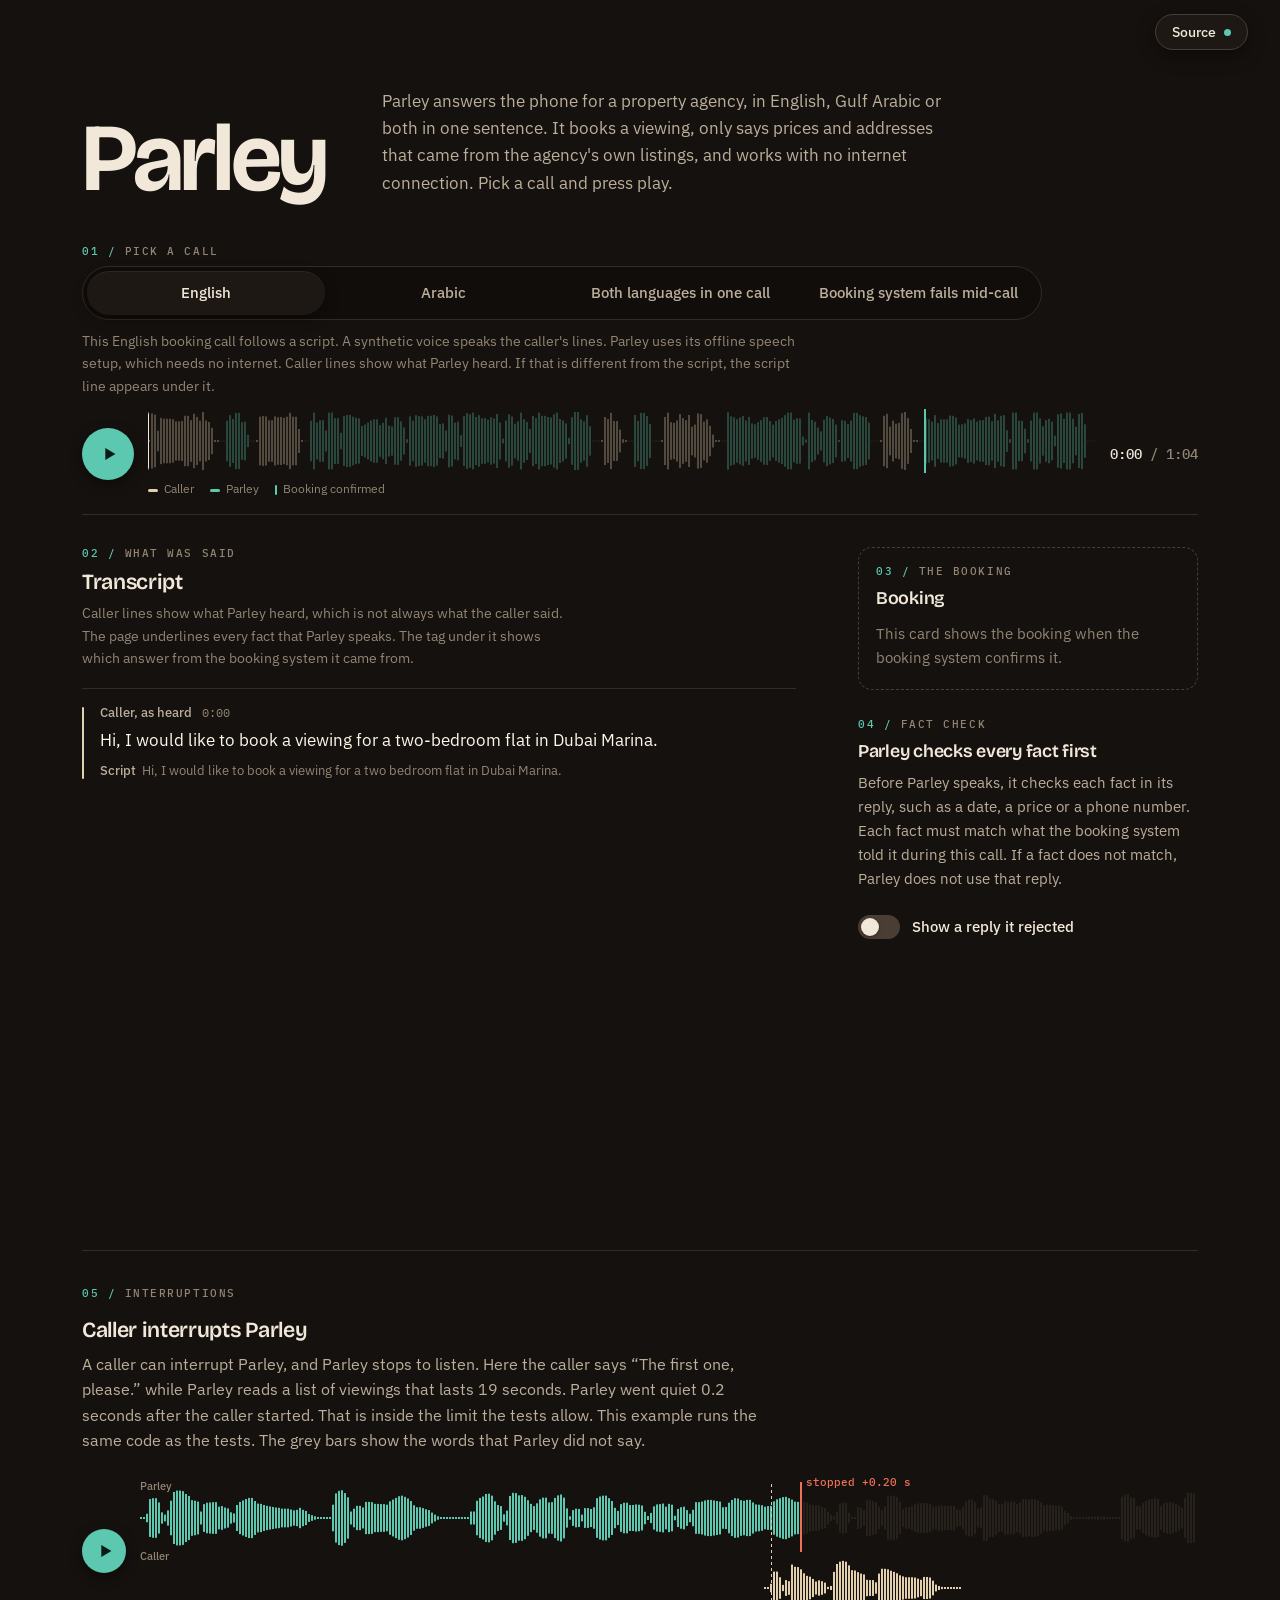
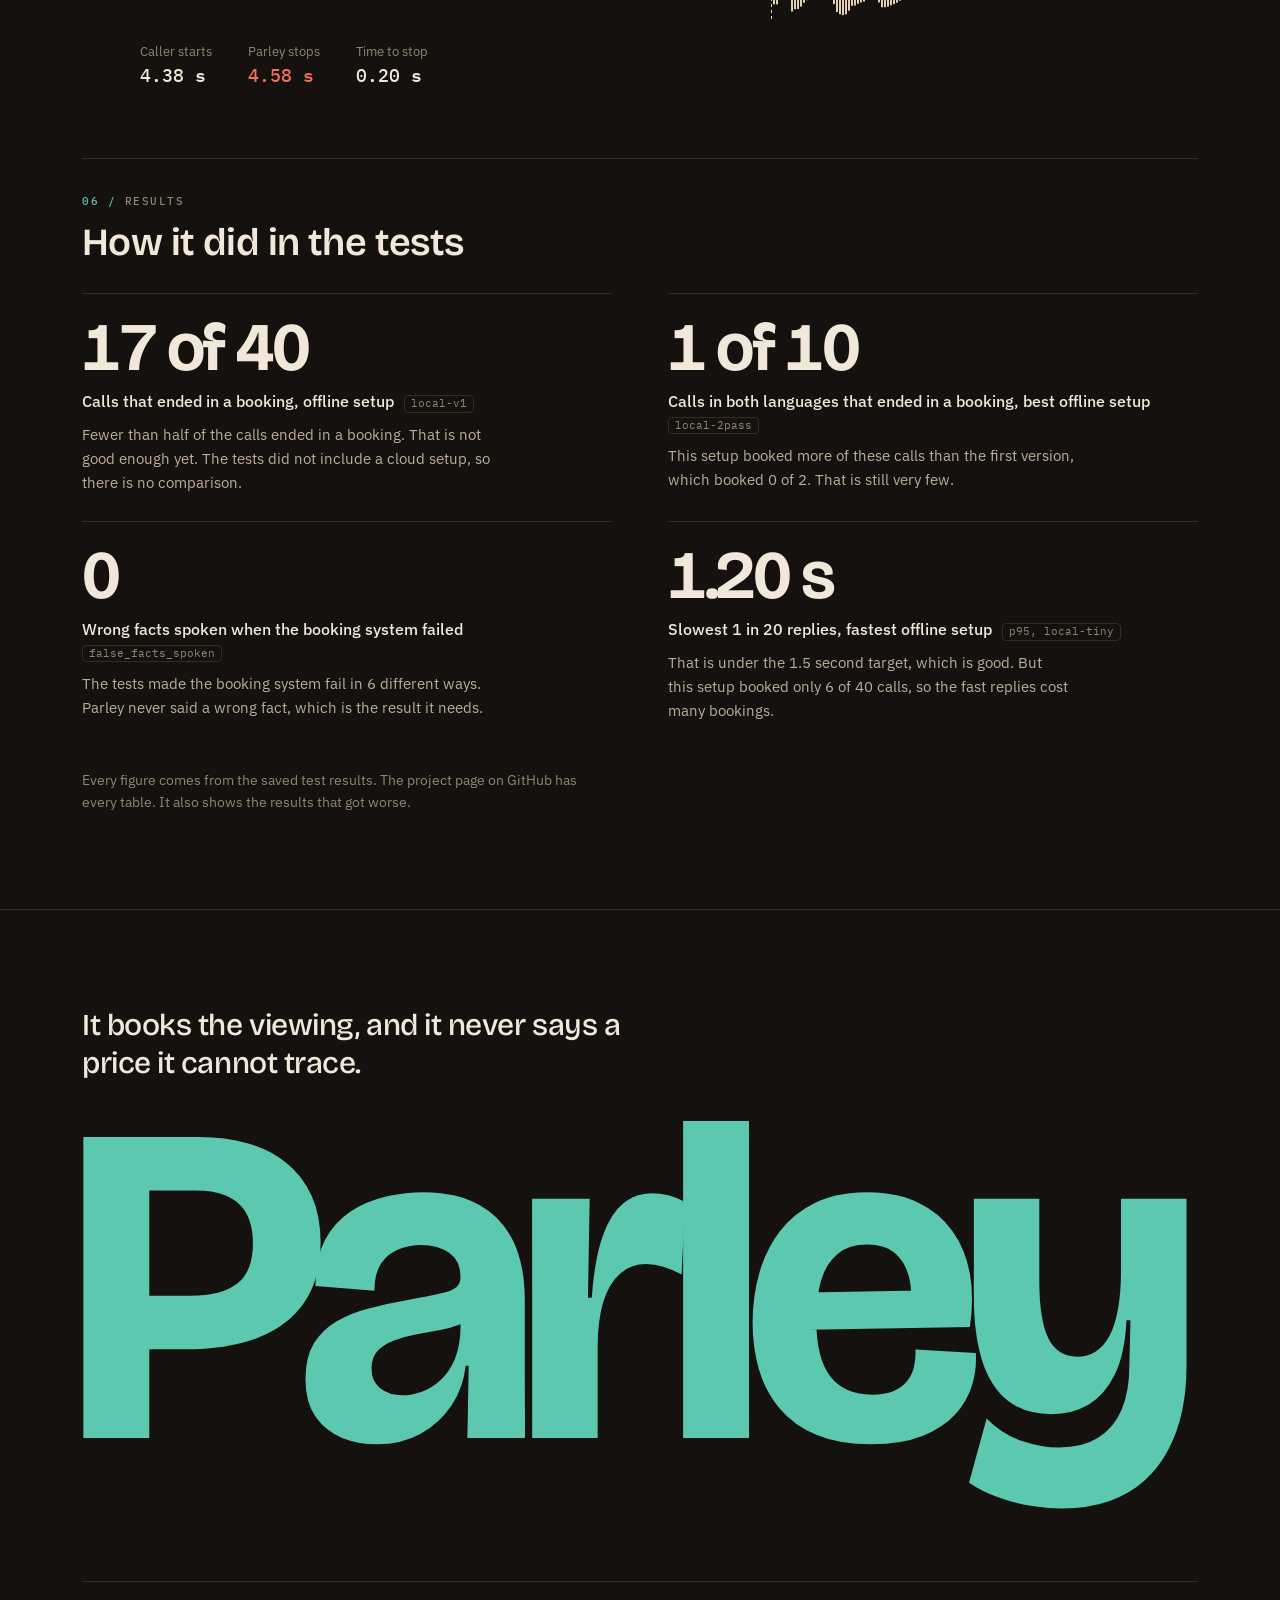
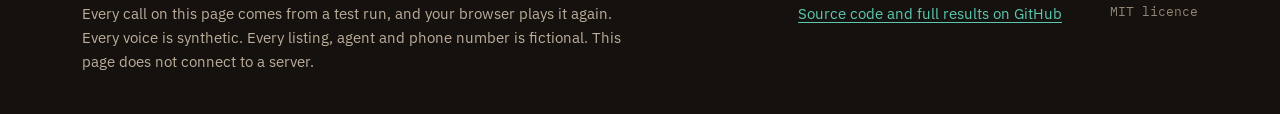
==== commit e56be044: "docs(site): rewrite passive and -ing phrasing in page text" ====
--- a/site/index.html
+++ b/site/index.html
@@ -78,7 +78,7 @@
 
       <section class="check" aria-labelledby="check-h">
         <p class="eyebrow" aria-hidden="true">Fact check</p>
-        <h2 id="check-h">Every fact is checked first</h2>
+        <h2 id="check-h">Parley checks every fact first</h2>
         <p>Before Parley speaks, it checks each fact in its reply, such as a date, a price or a phone number. Each
           fact must match what the booking system told it during this call. If a fact does not match, Parley does not
           use that reply.</p>
@@ -126,7 +126,7 @@
     <p class="foot-voice">It books the viewing, and it never says a price it cannot trace.</p>
     <p class="wordmark" aria-hidden="true" translate="no">Parley</p>
     <div class="foot-cols">
-      <p>Every call on this page is a recorded run from the tests, and your browser plays it again. Every voice is
+      <p>Every call on this page comes from a test run, and your browser plays it again. Every voice is
         synthetic. Every listing, agent and phone number is fictional. This page does not connect to a server.</p>
       <p><a href="https://github.com/samad-zeeshan/Parley">Source code and full results on GitHub</a></p>
       <p class="licence">MIT licence</p>
